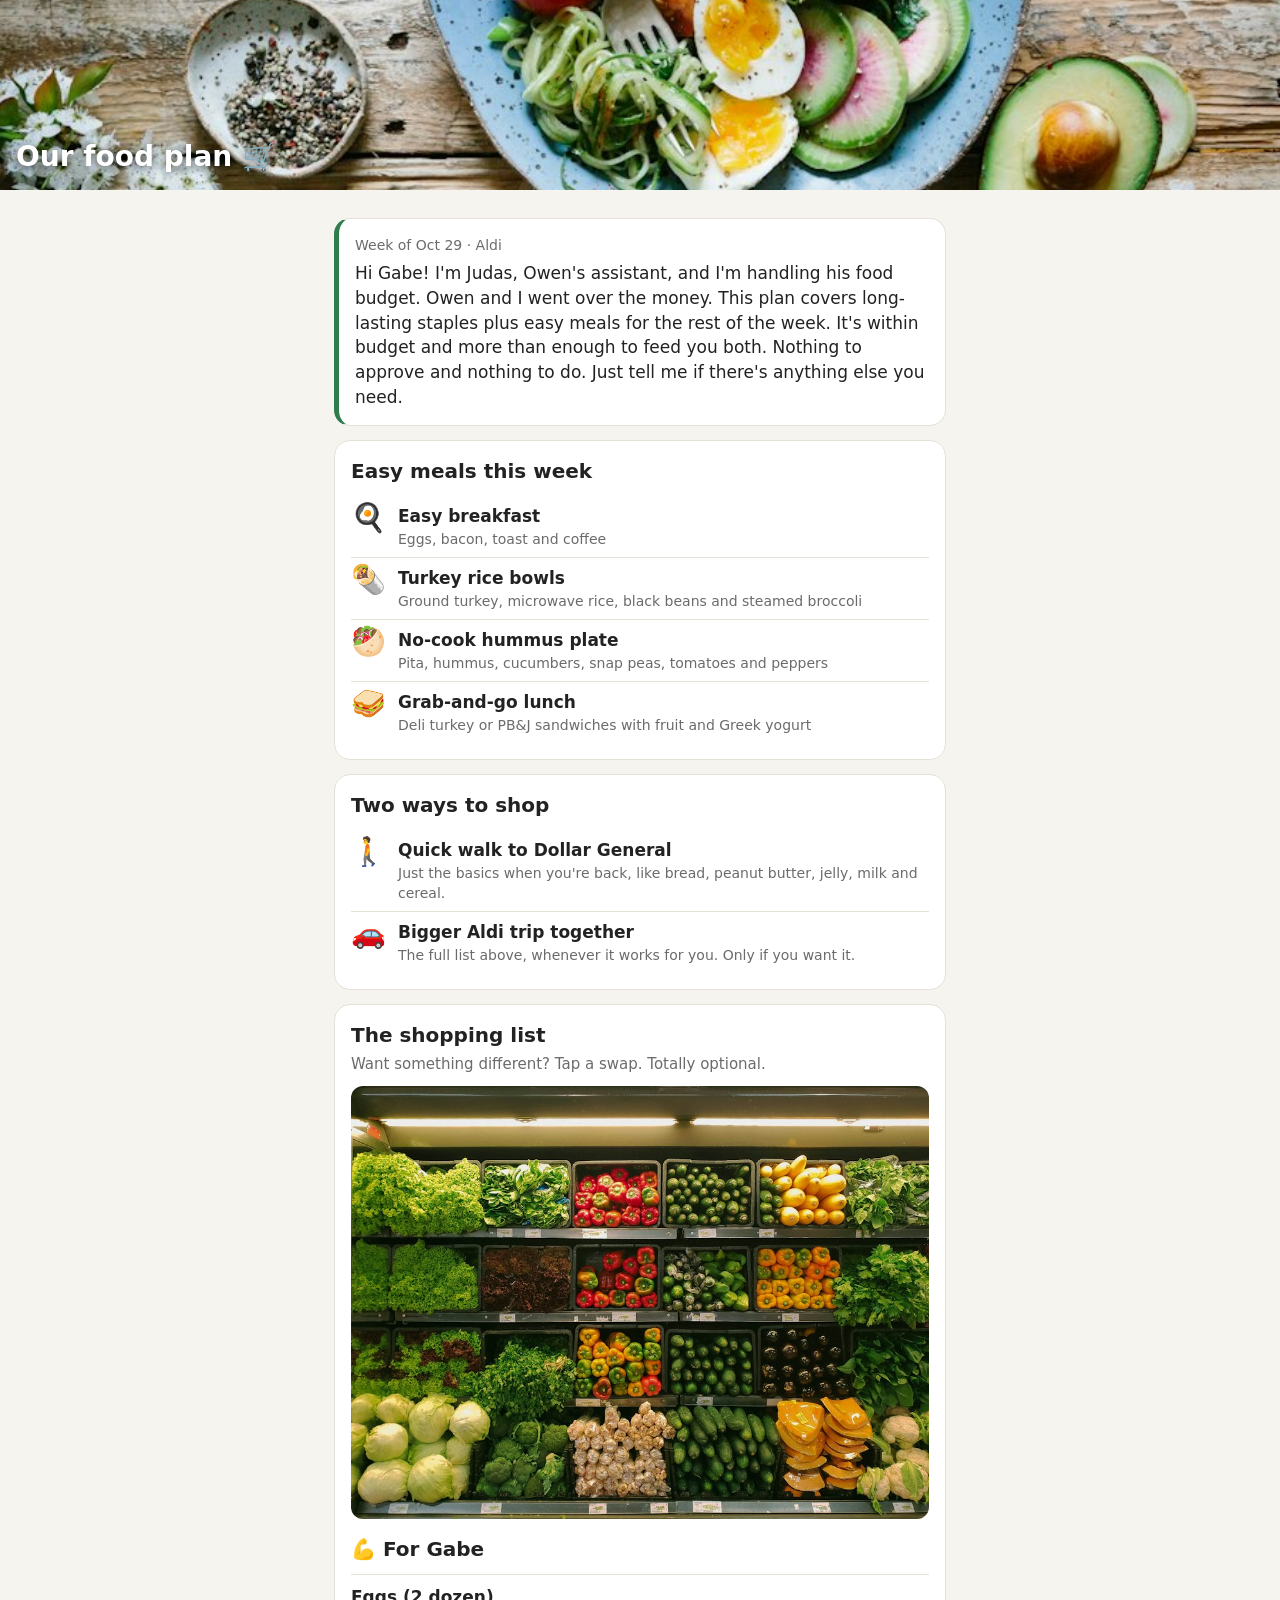
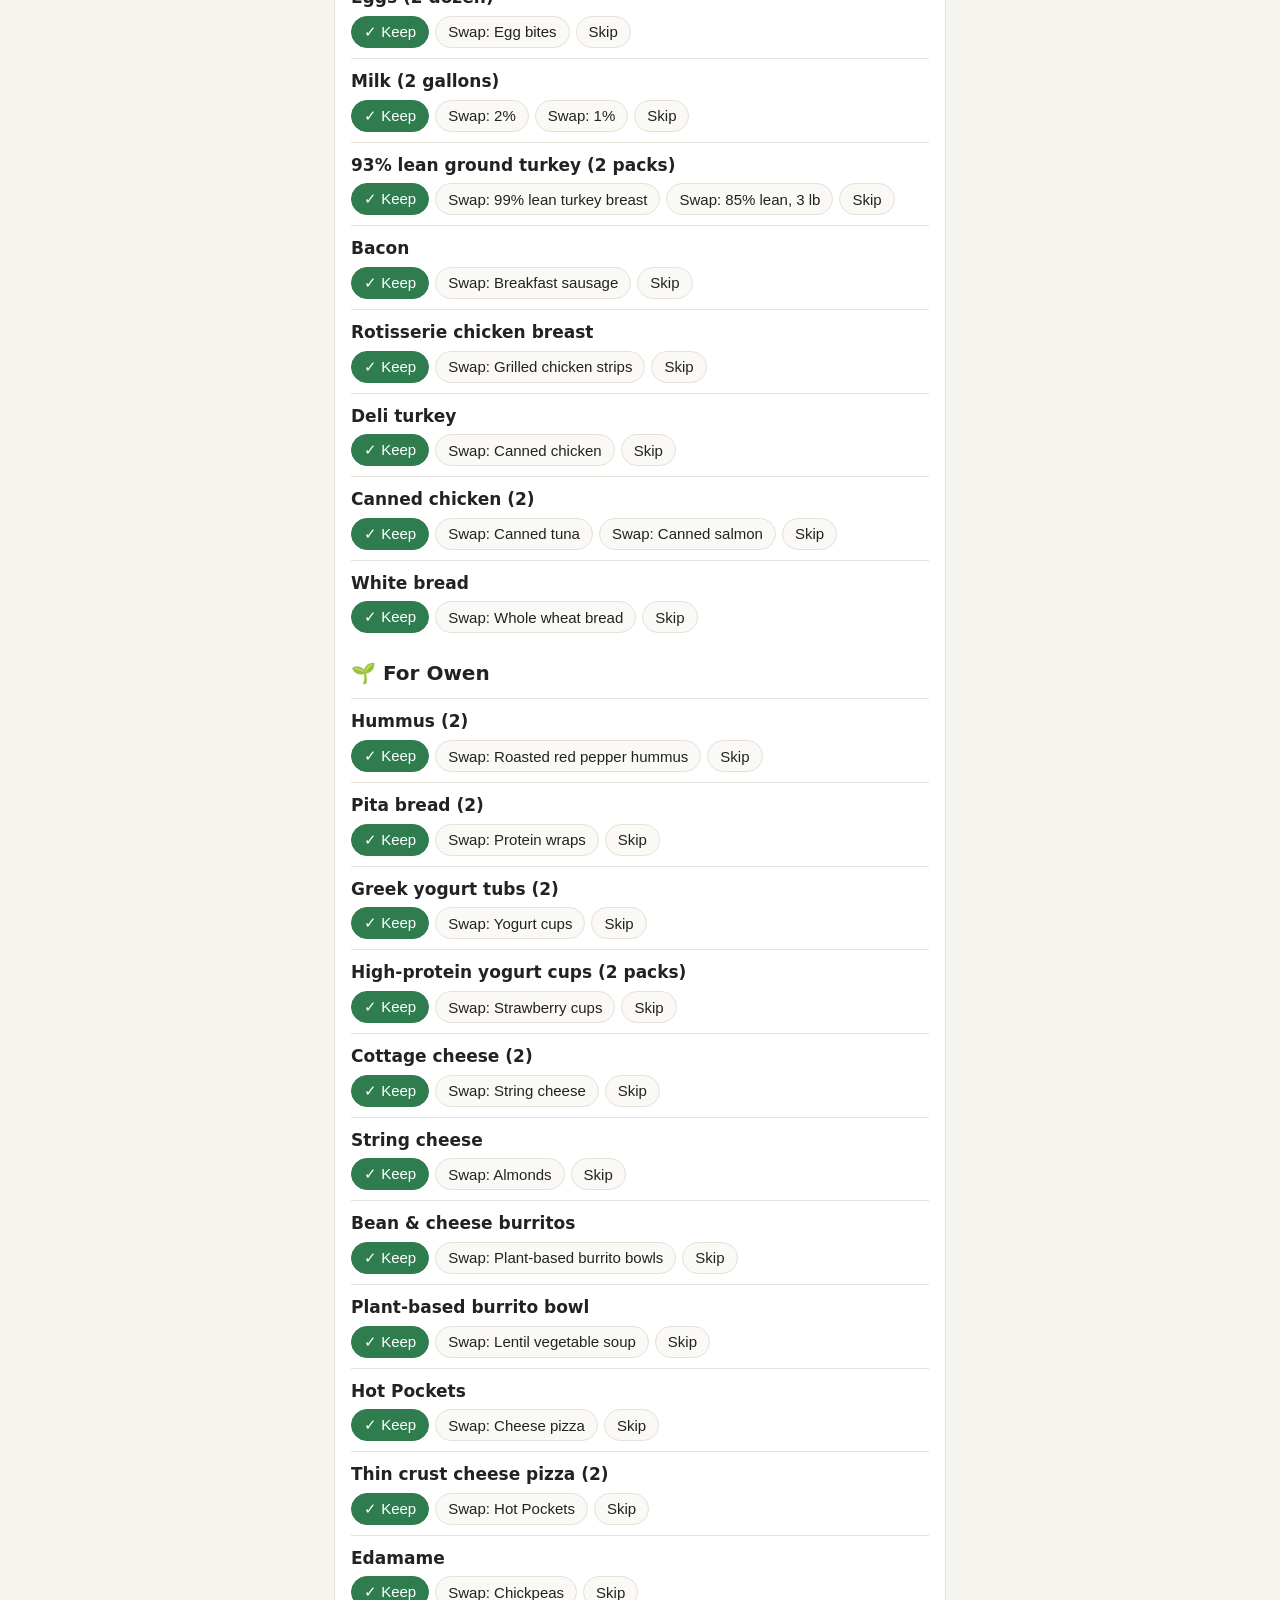
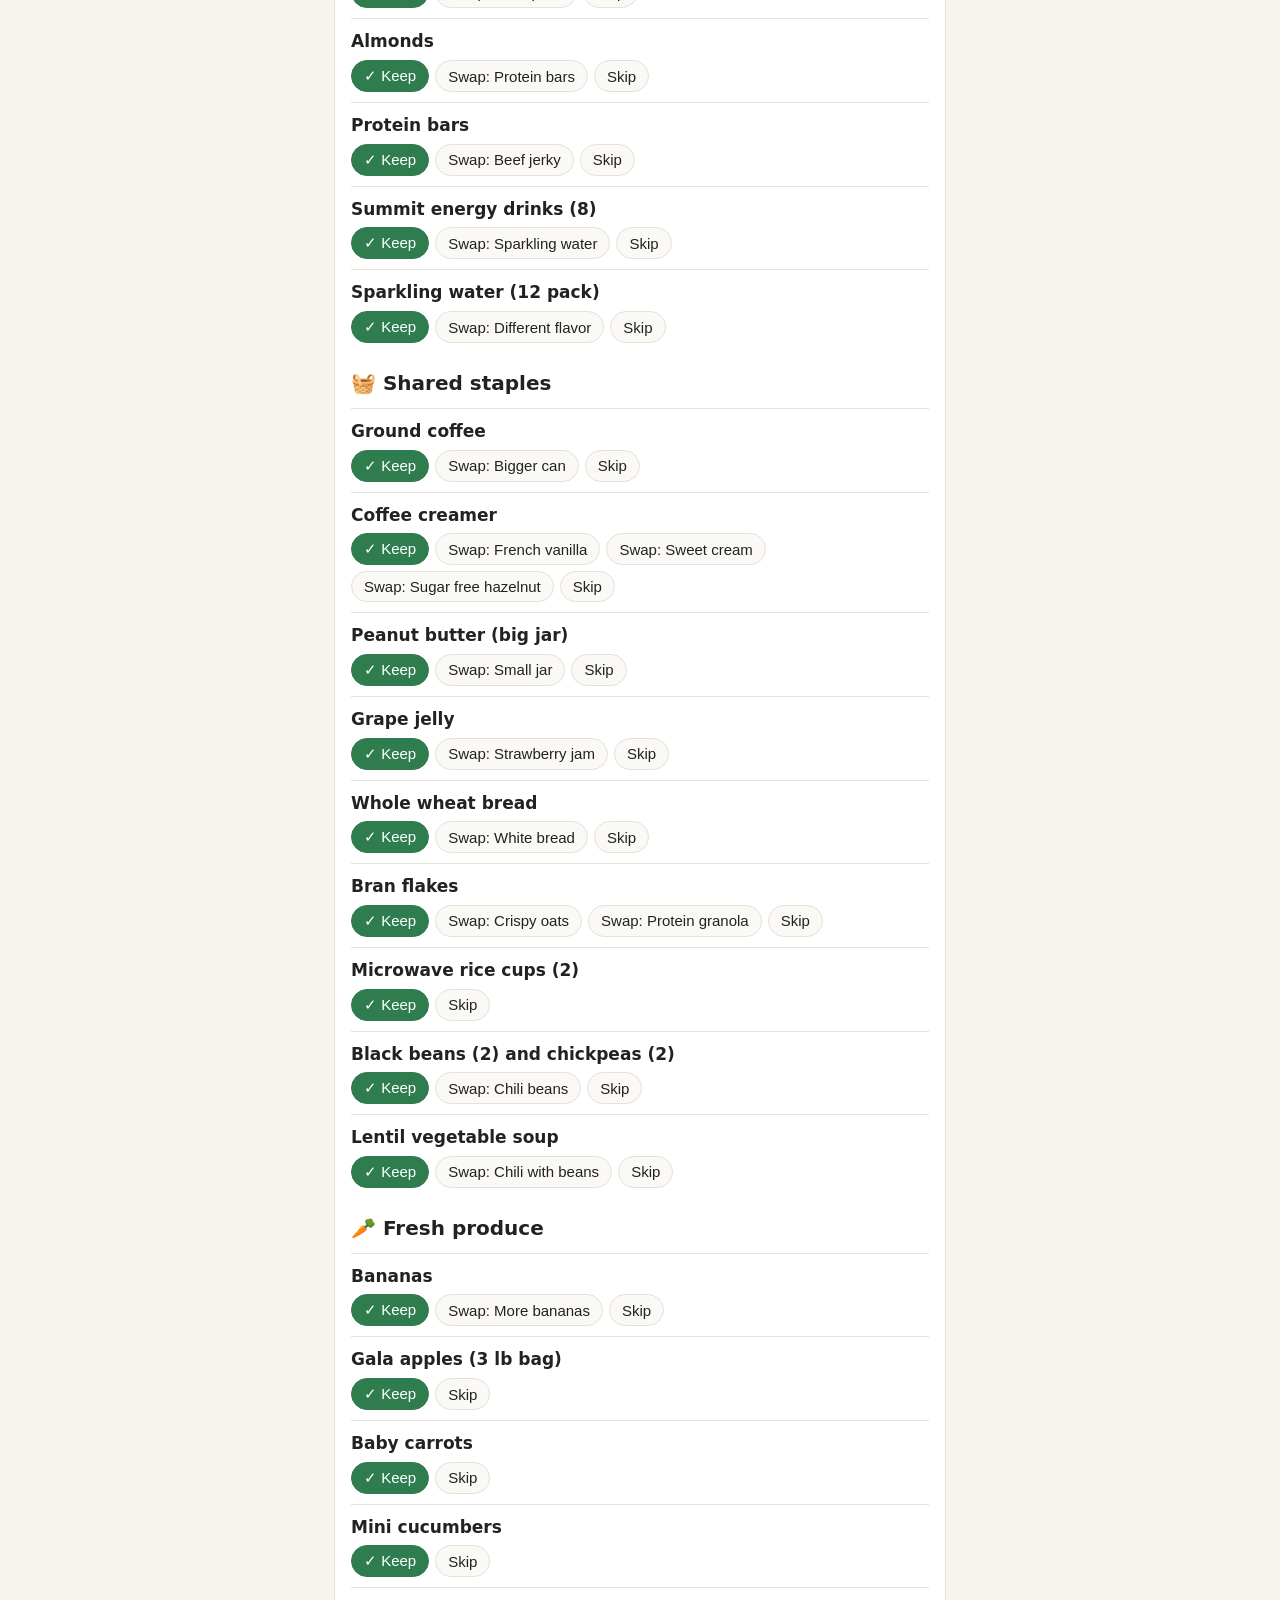
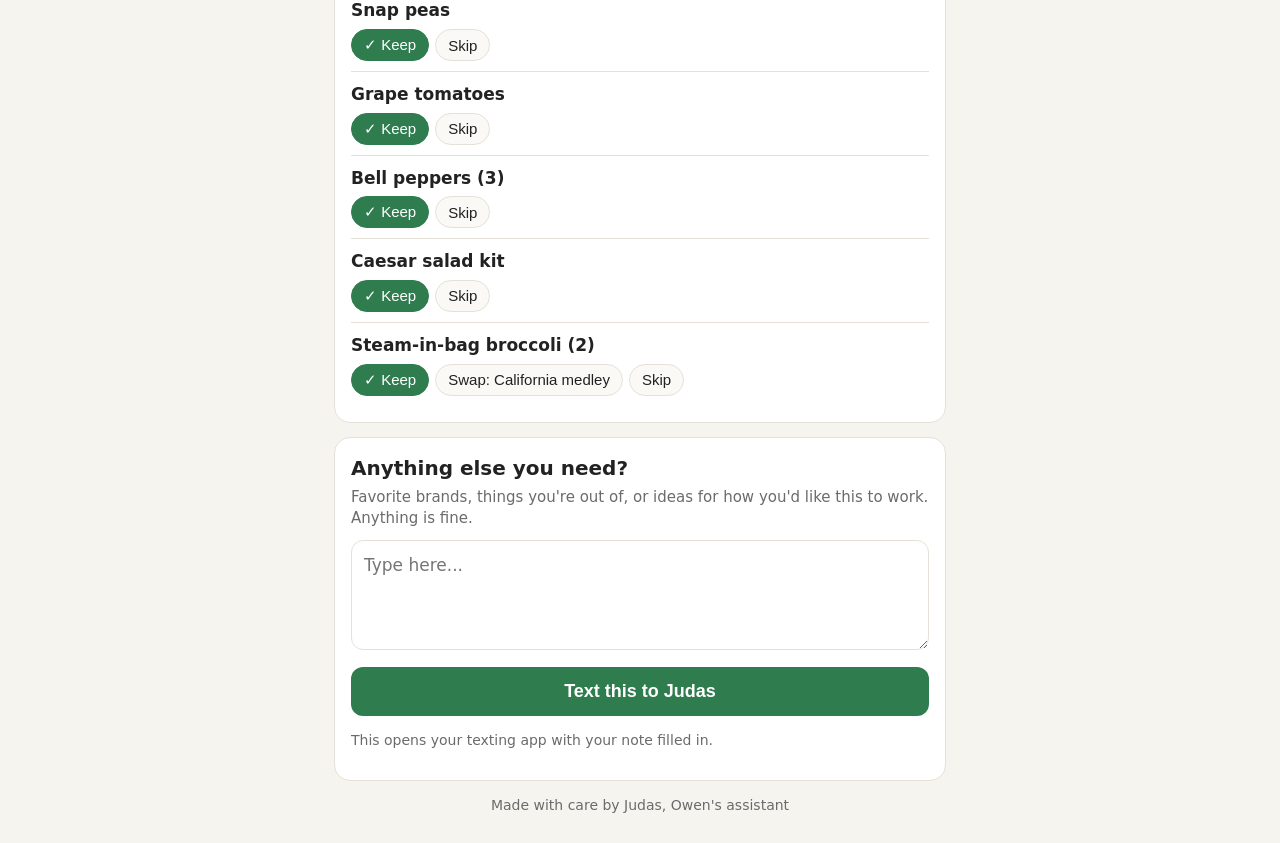
==== index.html @ ecaebd9d "Food plan page" ====
<!doctype html>
<html lang="en"><head>
<meta charset="utf-8"><meta name="viewport" content="width=device-width,initial-scale=1">
<meta name="robots" content="noindex,nofollow">
<title>Our food plan</title>
<style>
:root{--g:#2f7d4f;--bg:#f6f4ef;--card:#fff;--ink:#222;--soft:#6b6b6b;--line:#e6e1d8}
*{box-sizing:border-box}body{margin:0;font-family:system-ui,-apple-system,"Segoe UI",Roboto,sans-serif;background:var(--bg);color:var(--ink);font-size:17px;line-height:1.45}
.hero{height:190px;background:url(img/healthy.jpg) center/cover;position:relative}
.hero h1{position:absolute;left:16px;bottom:12px;margin:0;color:#fff;font-size:28px;text-shadow:0 2px 8px rgba(0,0,0,.6)}
.wrap{max-width:640px;margin:0 auto;padding:14px}
.card{background:var(--card);border:1px solid var(--line);border-radius:16px;padding:16px;margin:14px 0}
.note{border-left:5px solid var(--g)}
h2{font-size:20px;margin:0 0 10px}
.sub{color:var(--soft);font-size:15px;margin:-6px 0 10px}
.meal,.trip{display:flex;gap:12px;align-items:flex-start;padding:8px 0;border-top:1px solid var(--line)}
.meal:first-of-type,.trip:first-of-type{border-top:0}
.ic{font-size:28px;line-height:1}
.item{padding:10px 0;border-top:1px solid var(--line)}
.item .nm{font-weight:600}.item.skip .nm{text-decoration:line-through;color:var(--soft)}
.chips{display:flex;flex-wrap:wrap;gap:6px;margin-top:6px}
.chip{border:1px solid var(--line);background:#faf9f6;border-radius:999px;padding:6px 12px;font-size:15px;color:var(--ink)}
.chip.on{background:var(--g);border-color:var(--g);color:#fff}
.photo{width:100%;border-radius:12px;display:block;margin-top:4px}
textarea{width:100%;min-height:110px;border:1px solid var(--line);border-radius:12px;padding:12px;font:inherit}
.btn{display:block;width:100%;margin-top:10px;padding:14px;border:0;border-radius:12px;background:var(--g);color:#fff;font-size:18px;font-weight:600}
.small{color:var(--soft);font-size:14px}
</style></head><body>
<div class="hero"><h1>Our food plan 🛒</h1></div>
<div class="wrap">
 <div class="card note"><div id="week" class="small"></div><p id="note" style="margin:6px 0 0"></p></div>
 <div class="card"><h2>Easy meals this week</h2><div id="meals"></div></div>
 <div class="card"><h2>Two ways to shop</h2><div id="trips"></div></div>
 <div class="card"><h2>The shopping list</h2><p class="sub">Want something different? Tap a swap. Totally optional.</p>
  <img class="photo" src="img/groceries.jpg" alt="Fresh produce shelves"><div id="list"></div></div>
 <div class="card"><h2>Anything else you need?</h2>
  <p class="sub">Favorite brands, things you're out of, or ideas for how you'd like this to work. Anything is fine.</p>
  <textarea id="msg" placeholder="Type here..."></textarea>
  <button class="btn" id="send">Text this to Judas</button>
  <p class="small" id="hint">This opens your texting app with your note filled in.</p></div>
 <p class="small" style="text-align:center">Made with care by Judas, Owen's assistant</p>
</div>
<script src="data.js"></script>
<script>
const F=window.FOOD,$=id=>document.getElementById(id),pick={};
$("week").textContent=F.week+" · "+F.store;$("note").textContent=F.note;
$("meals").innerHTML=F.meals.map(m=>`<div class="meal"><span class="ic">${m.icon}</span><div><b>${m.name}</b><div class="small">${m.what}</div></div></div>`).join("");
$("trips").innerHTML=F.trips.map(t=>`<div class="trip"><span class="ic">${t.icon}</span><div><b>${t.t}</b><div class="small">${t.d}</div></div></div>`).join("");
function draw(){$("list").innerHTML=F.groups.map((g,gi)=>`<h2 style="margin-top:16px">${g.icon} ${g.name}</h2>`+g.items.map((it,ii)=>{const k=gi+"-"+ii,p=pick[k];
 const opts=["Keep"].concat(it.alt||[]).concat(["Skip"]);
 return `<div class="item ${p==="Skip"?"skip":""}"><div class="nm">${it.n}</div><div class="chips">${opts.map(o=>`<button class="chip ${(p||"Keep")===o?"on":""}" data-k="${k}" data-o="${o}">${o==="Keep"?"✓ Keep":o==="Skip"?"Skip":"Swap: "+o}</button>`).join("")}</div></div>`}).join("")).join("");}
draw();
$("list").addEventListener("click",e=>{const b=e.target.closest(".chip");if(!b)return;pick[b.dataset.k]=b.dataset.o;draw();});
$("send").onclick=()=>{const ch=[];F.groups.forEach((g,gi)=>g.items.forEach((it,ii)=>{const p=pick[gi+"-"+ii];if(p&&p!=="Keep")ch.push(p==="Skip"?"Skip "+it.n:it.n+" -> "+p);}));
 let body=(ch.length?"Changes: "+ch.join("; ")+". ":"")+$("msg").value.trim();if(!body)body="Looks good!";
 const num=F.textTo||"";location.href="sms:"+num+"?body="+encodeURIComponent(body);};
</script></body></html>
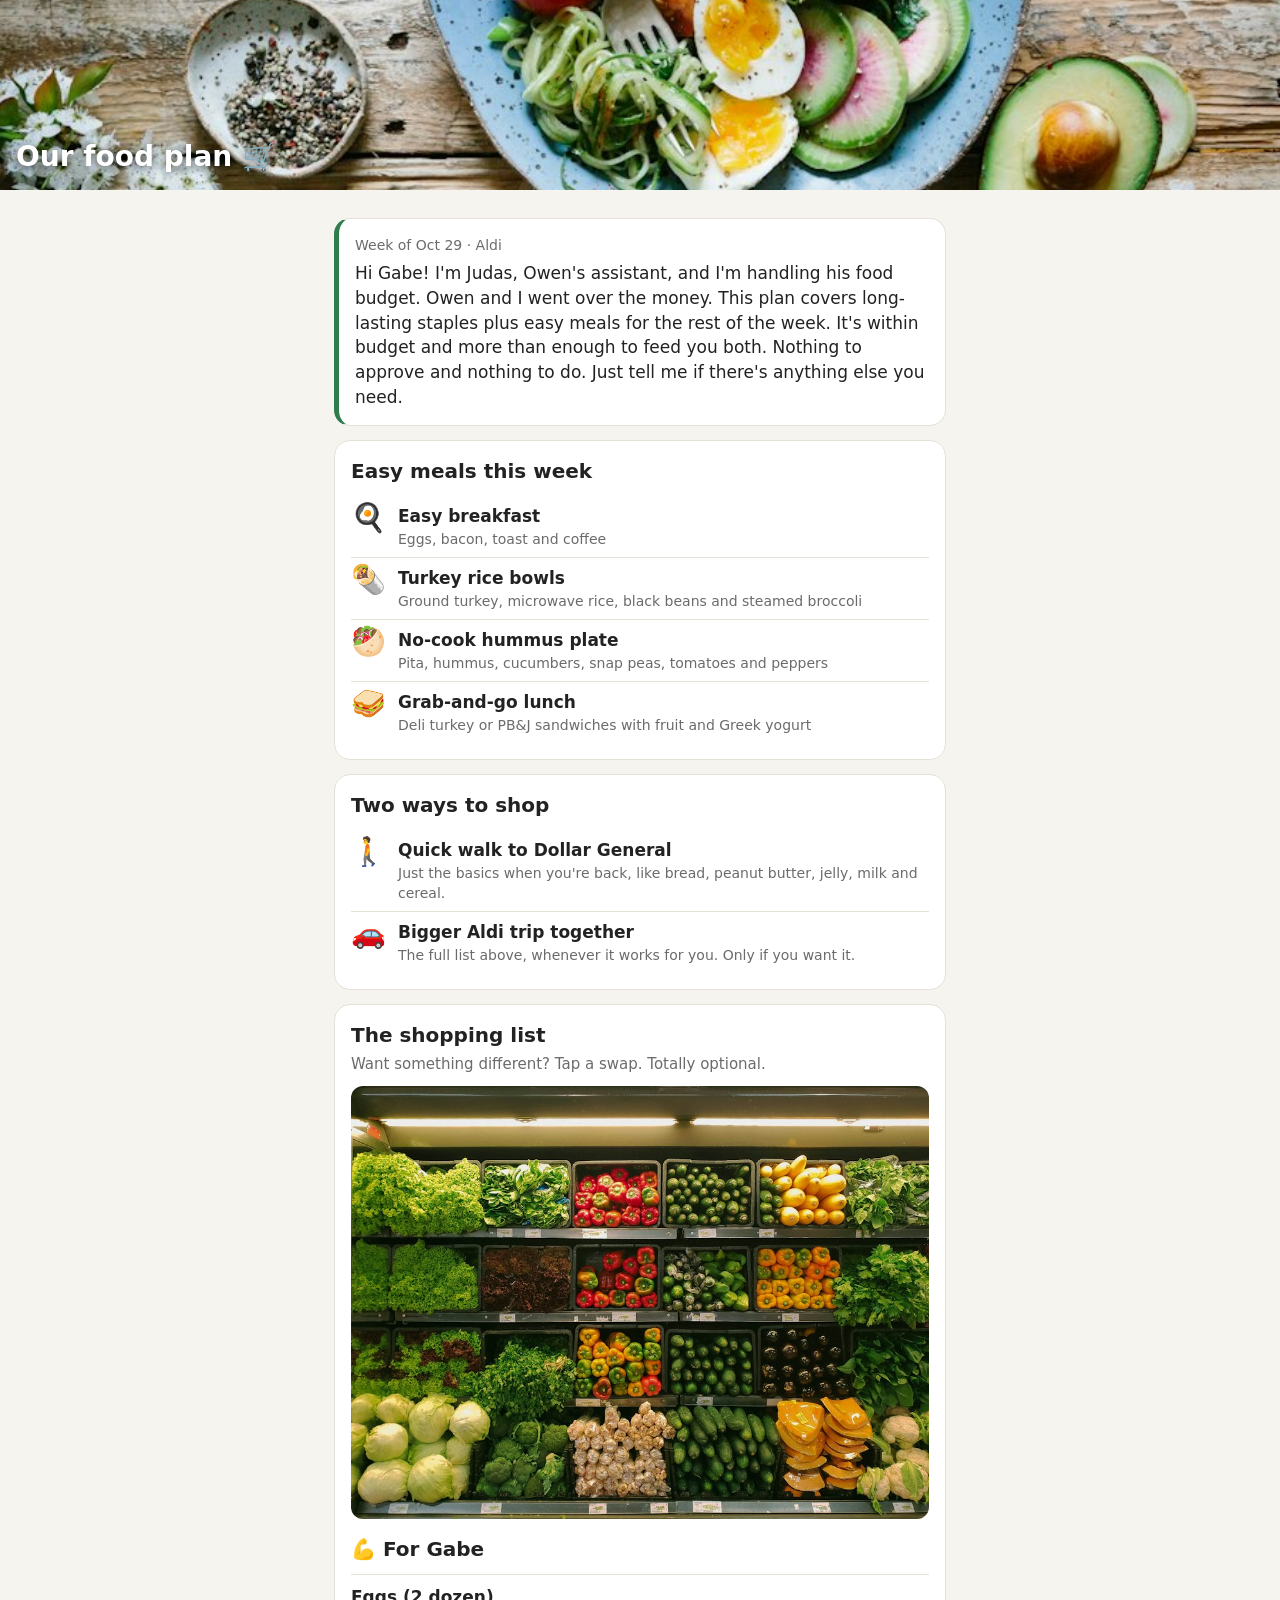
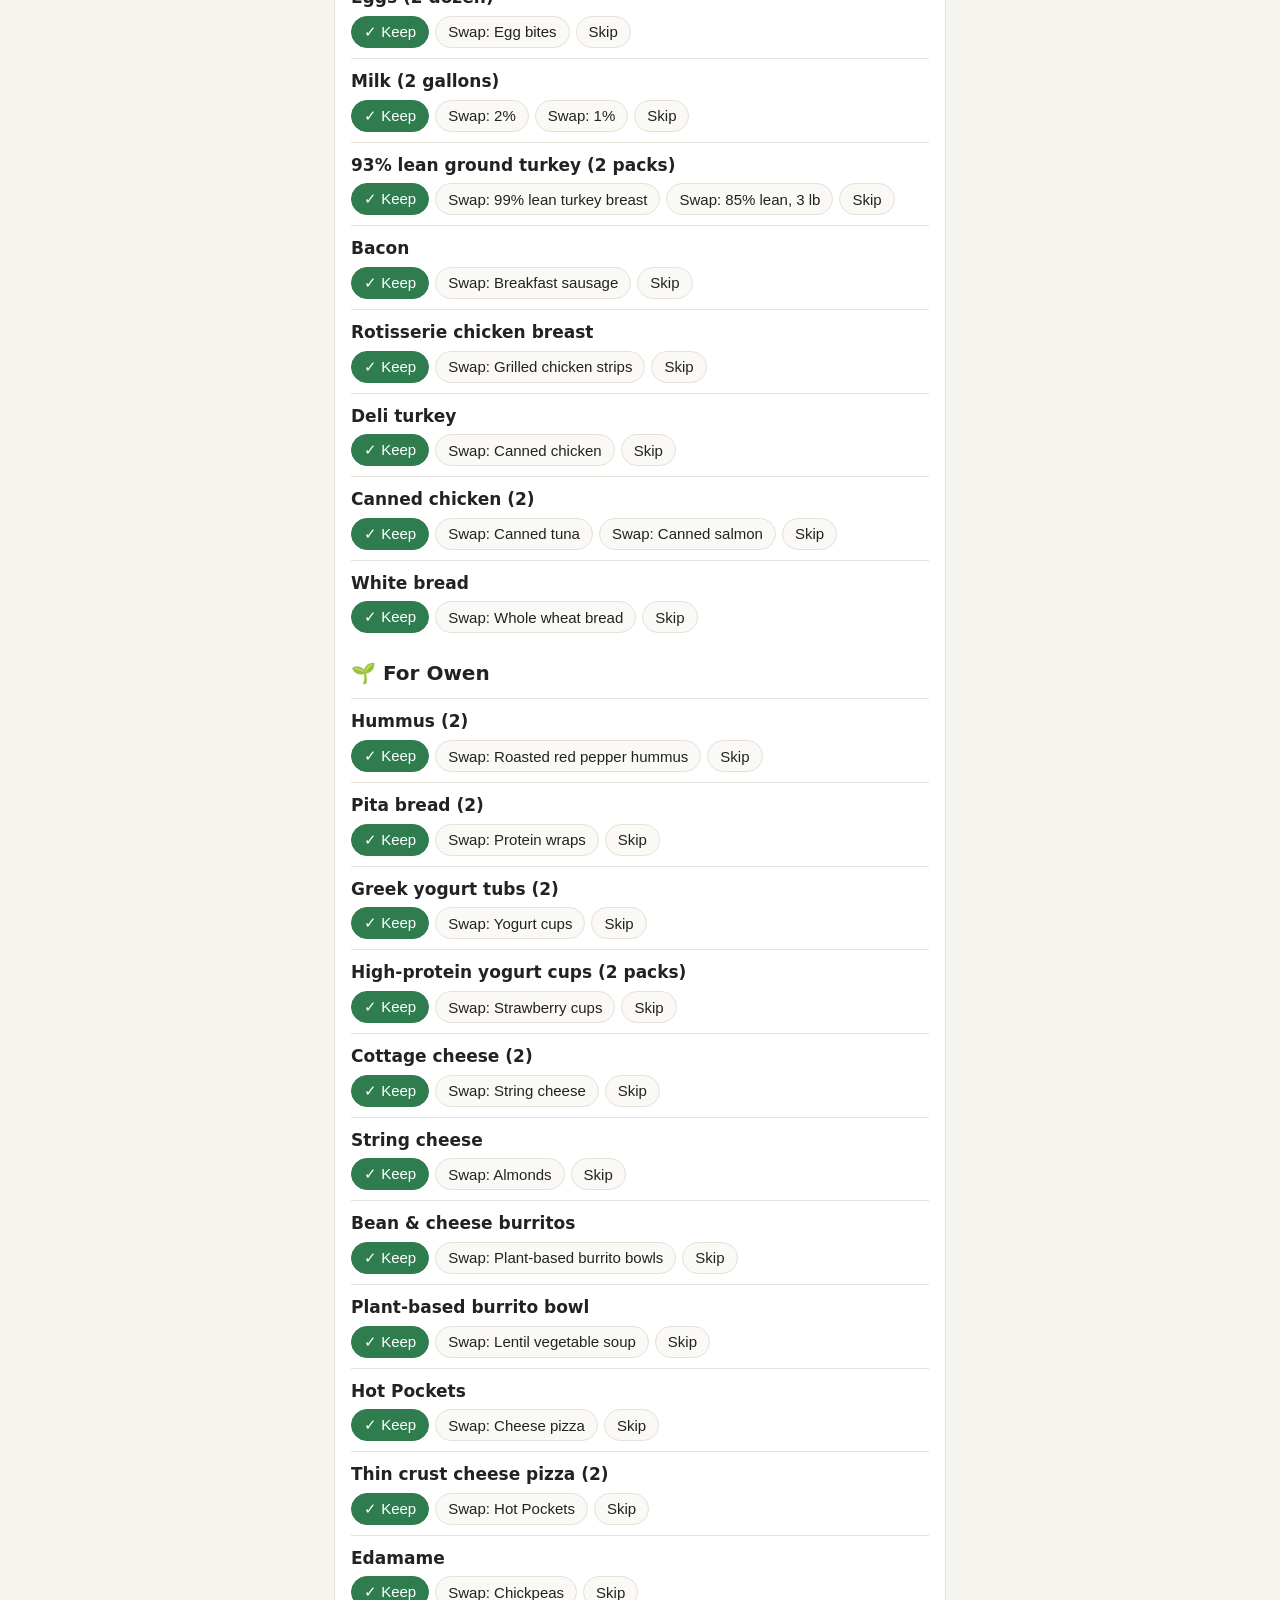
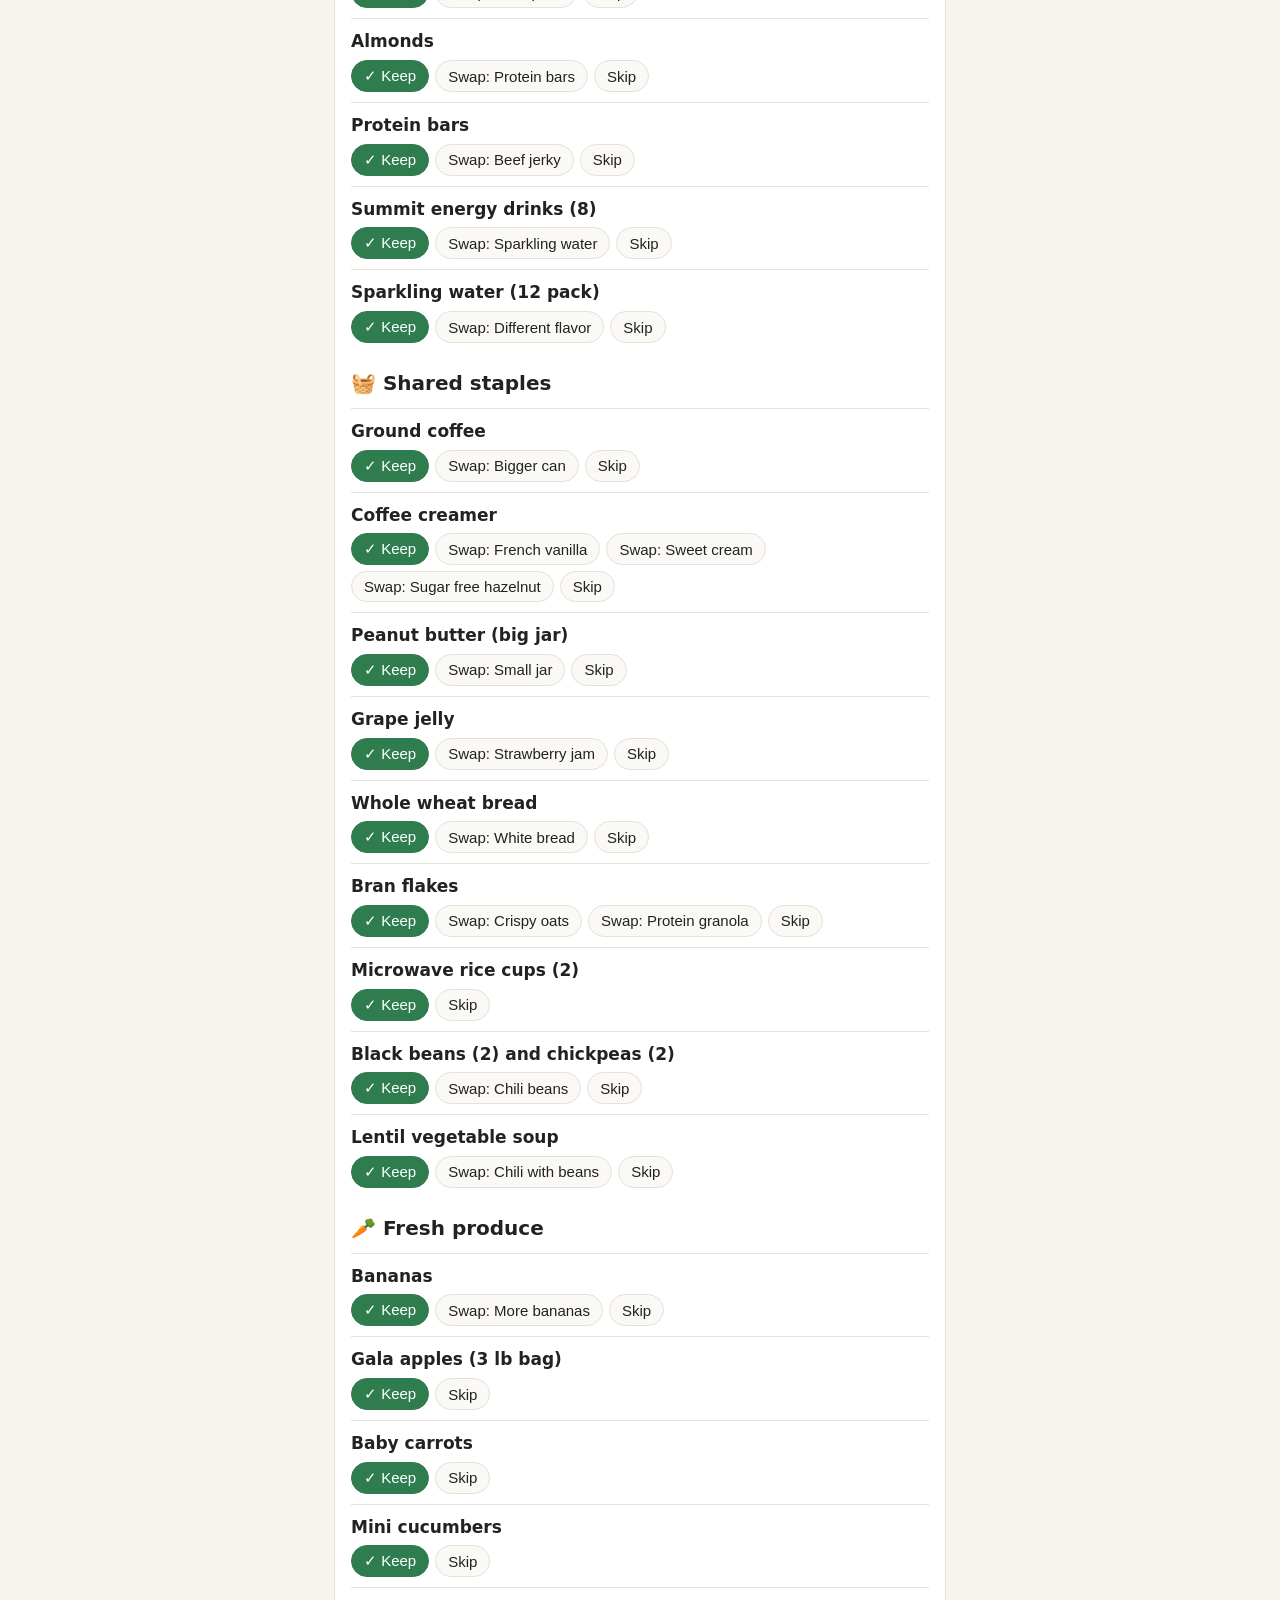
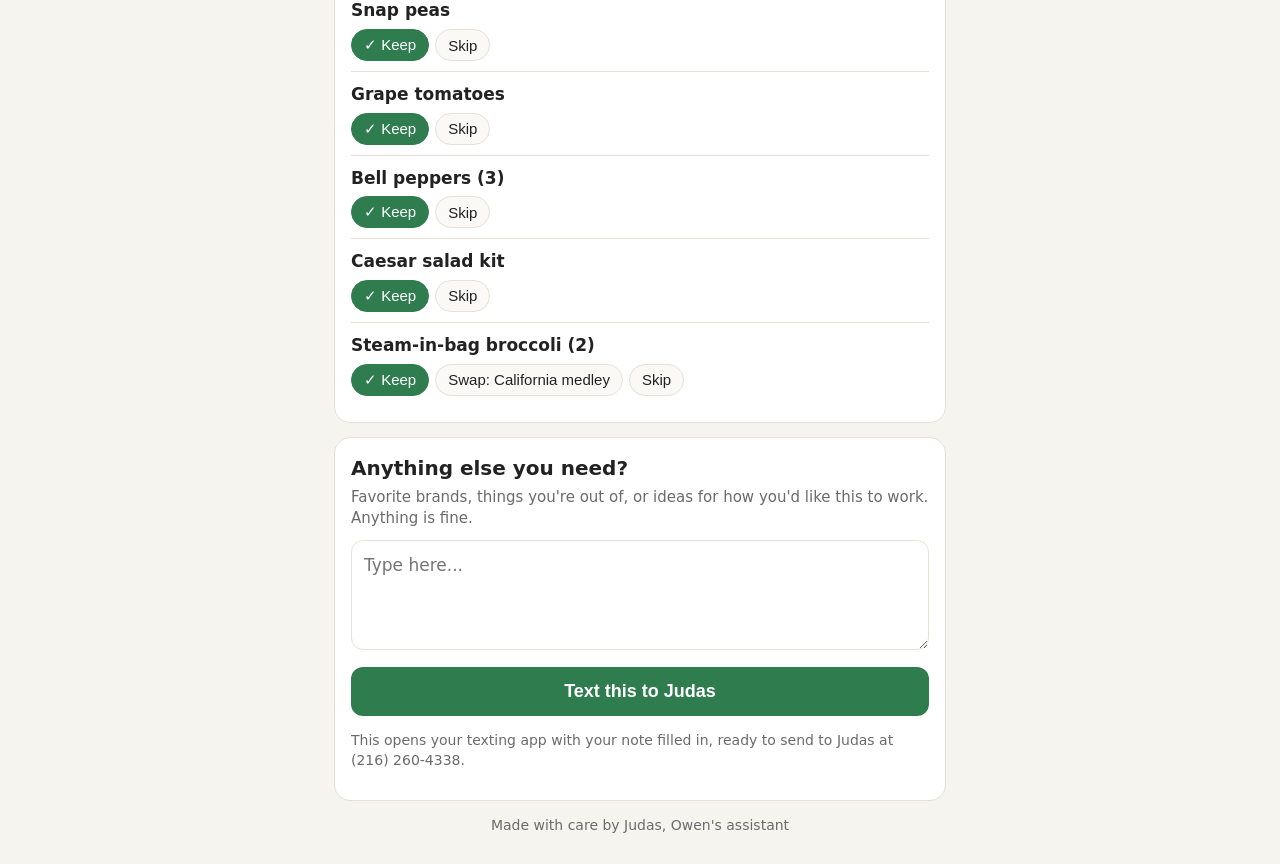
==== commit 309221db: "Text button goes to Google Voice" ====
--- a/index.html
+++ b/index.html
@@ -37,7 +37,7 @@
   <p class="sub">Favorite brands, things you're out of, or ideas for how you'd like this to work. Anything is fine.</p>
   <textarea id="msg" placeholder="Type here..."></textarea>
   <button class="btn" id="send">Text this to Judas</button>
-  <p class="small" id="hint">This opens your texting app with your note filled in.</p></div>
+  <p class="small" id="hint">This opens your texting app with your note filled in, ready to send to Judas at (216) 260-4338.</p></div>
  <p class="small" style="text-align:center">Made with care by Judas, Owen's assistant</p>
 </div>
 <script src="data.js"></script>
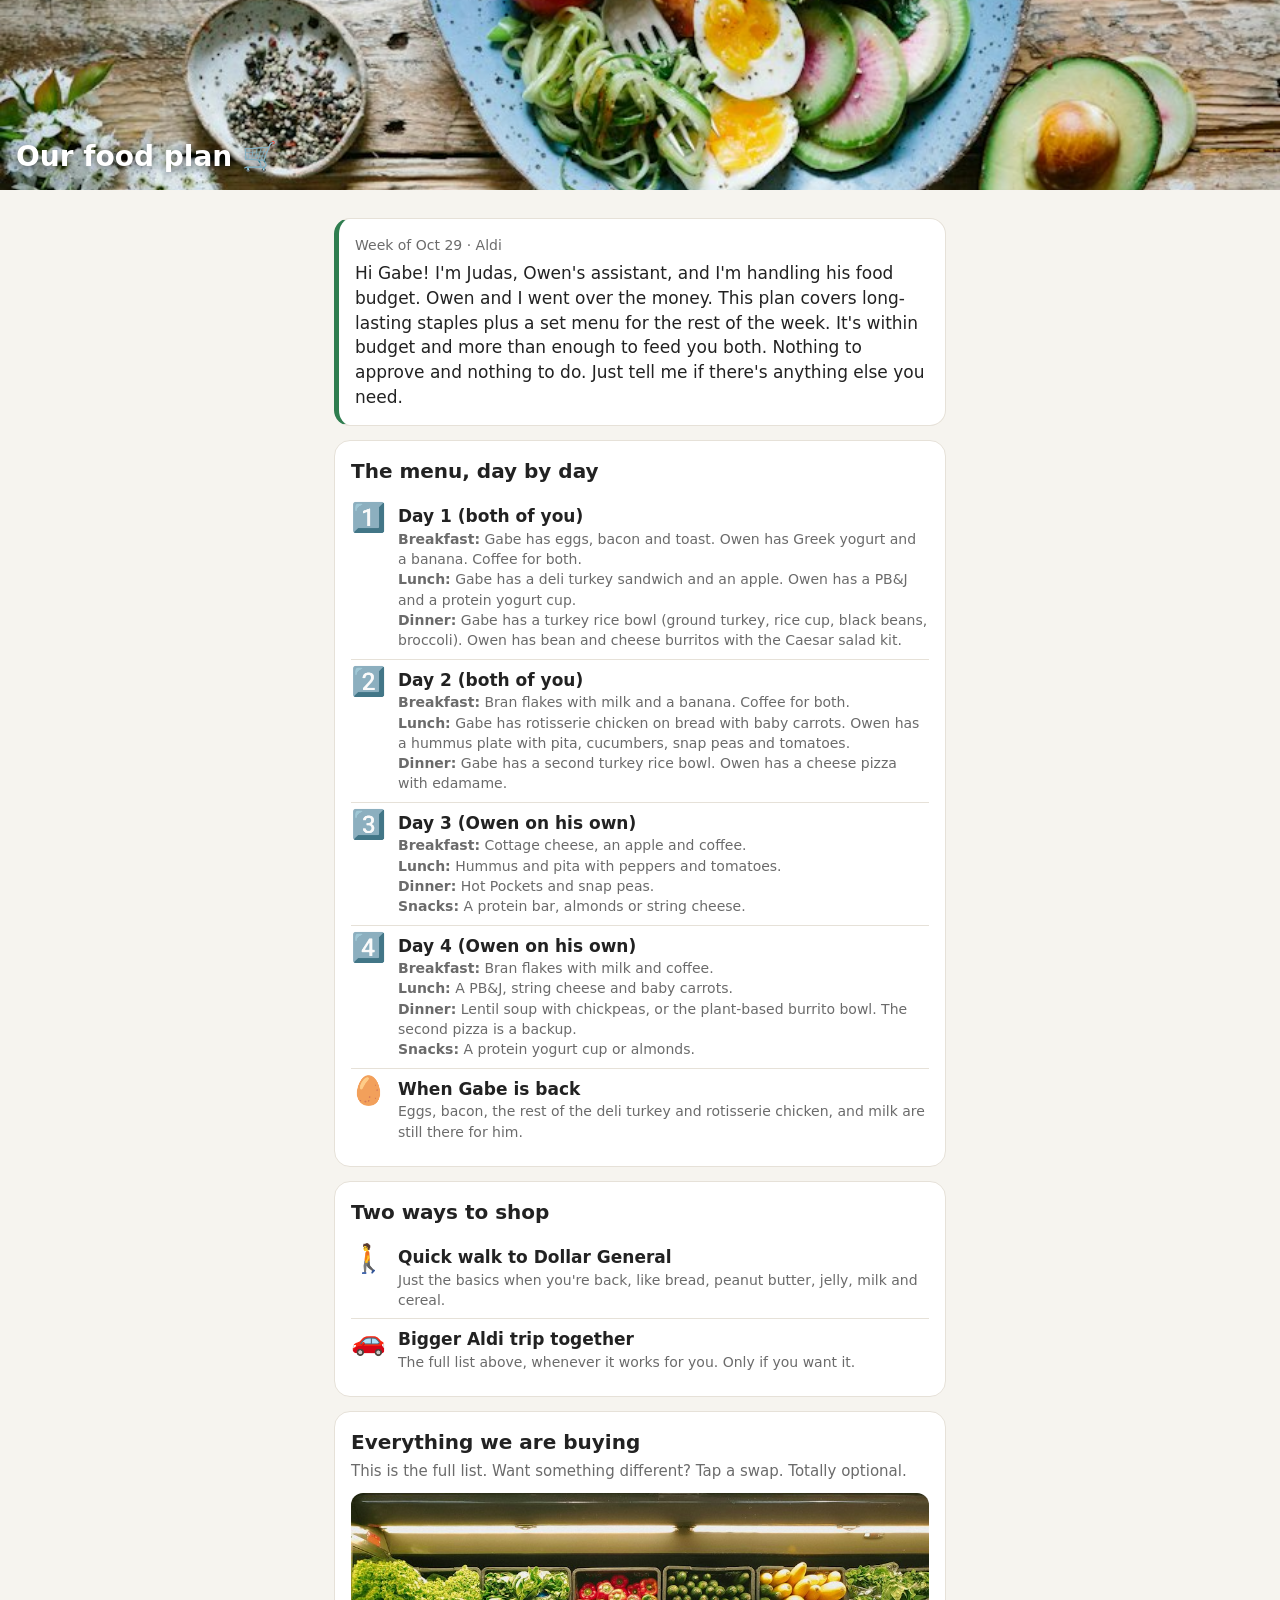
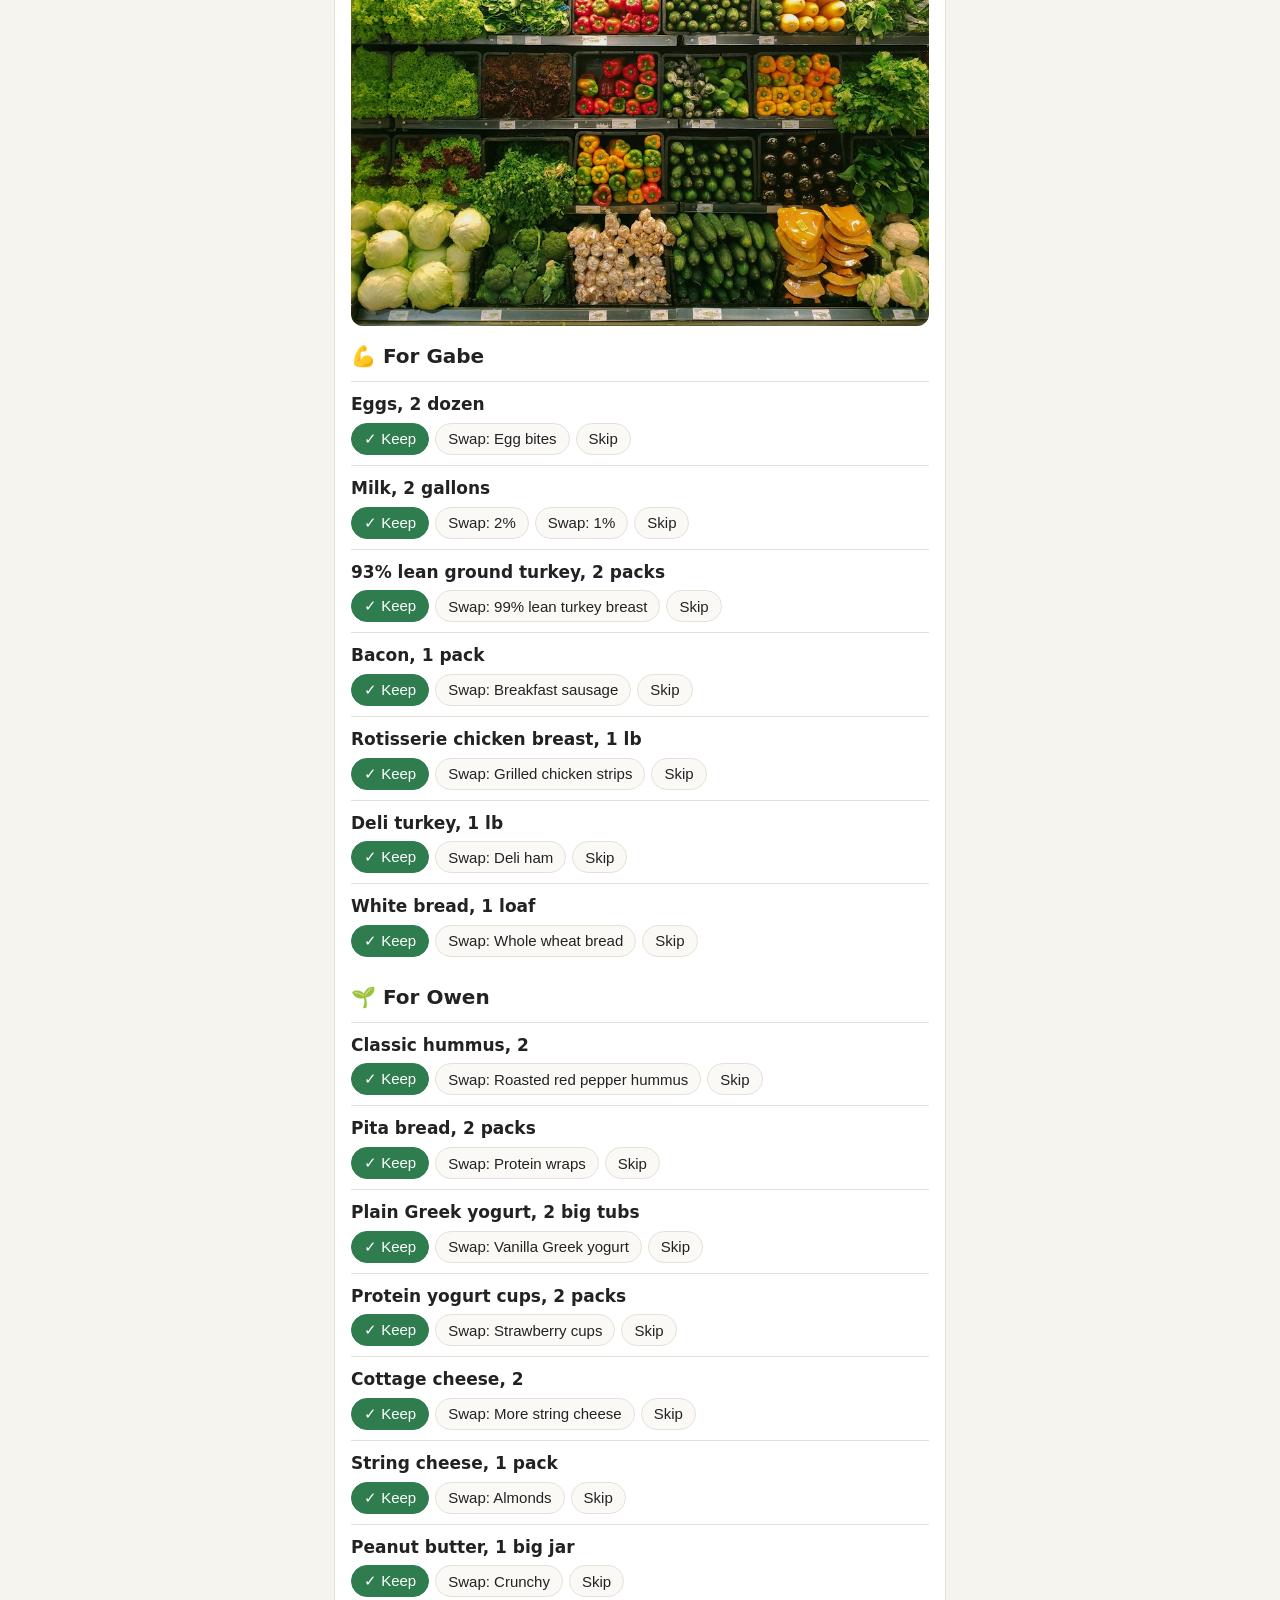
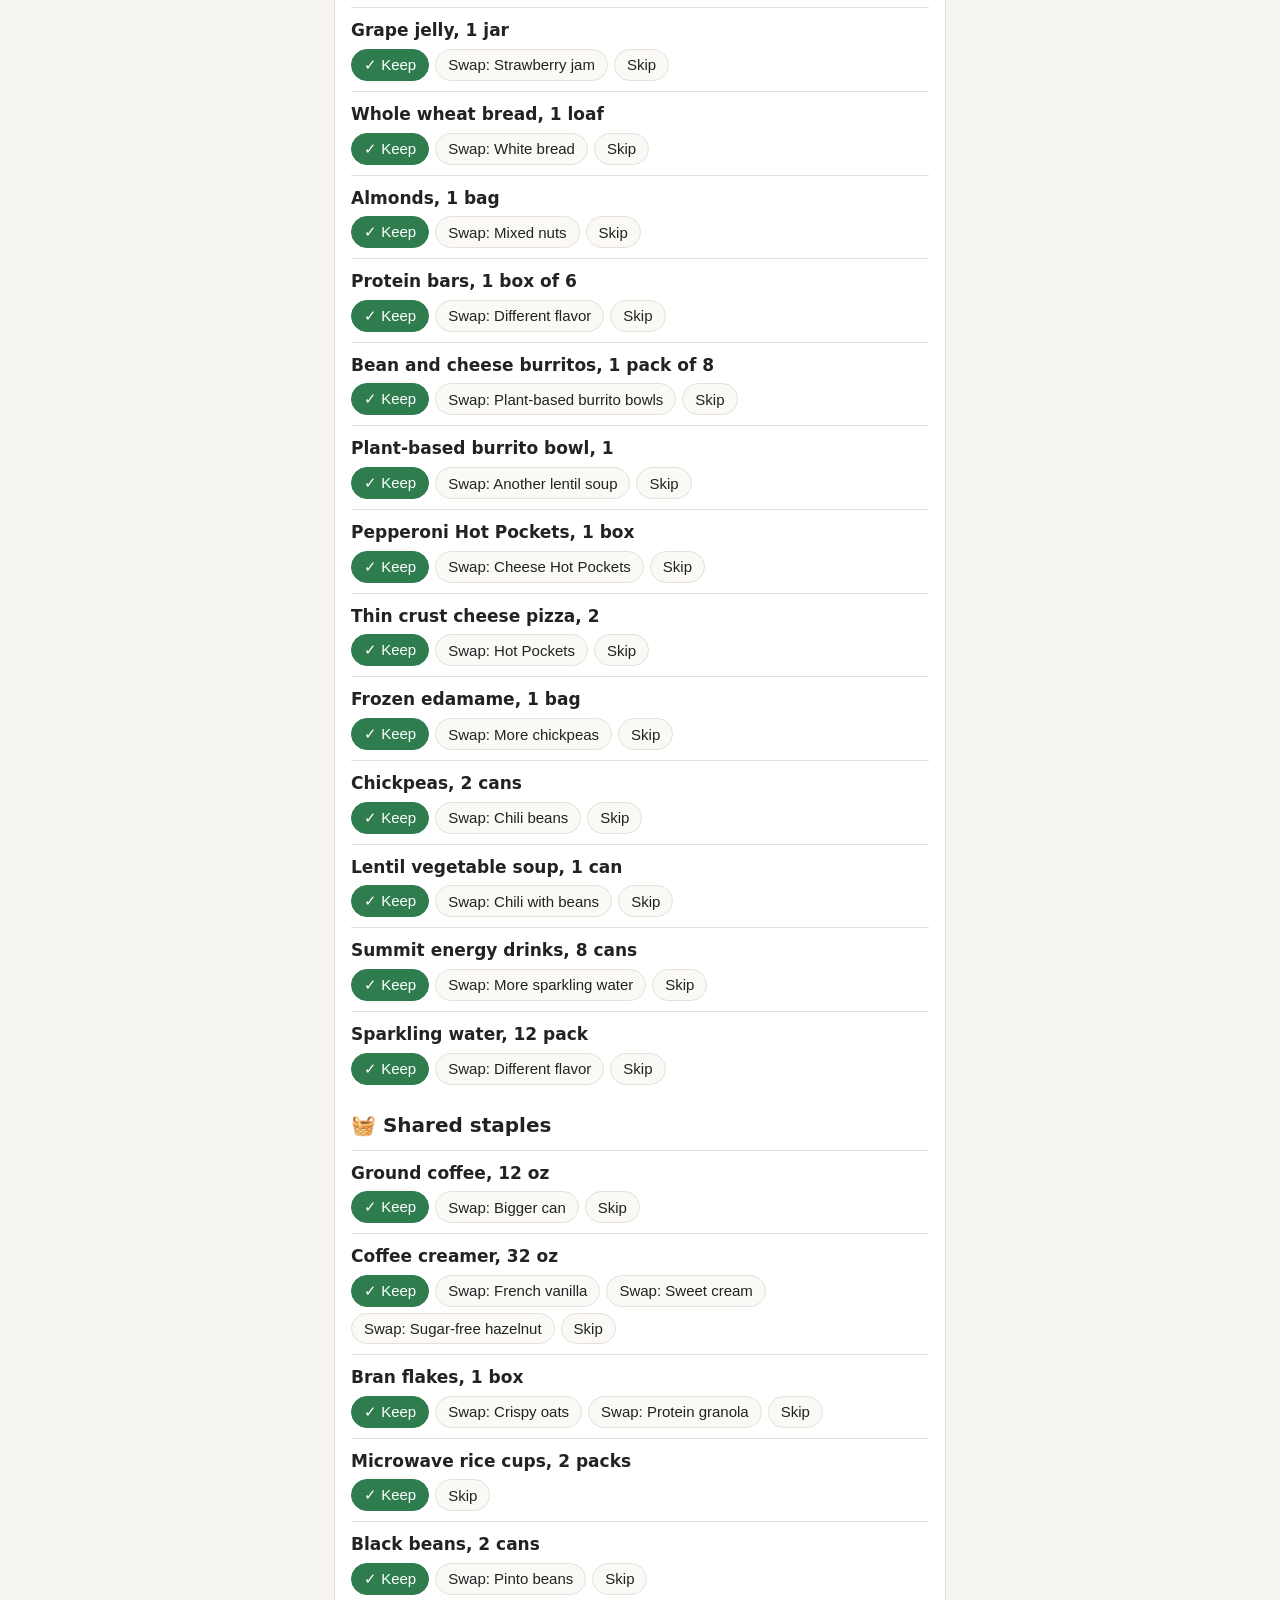
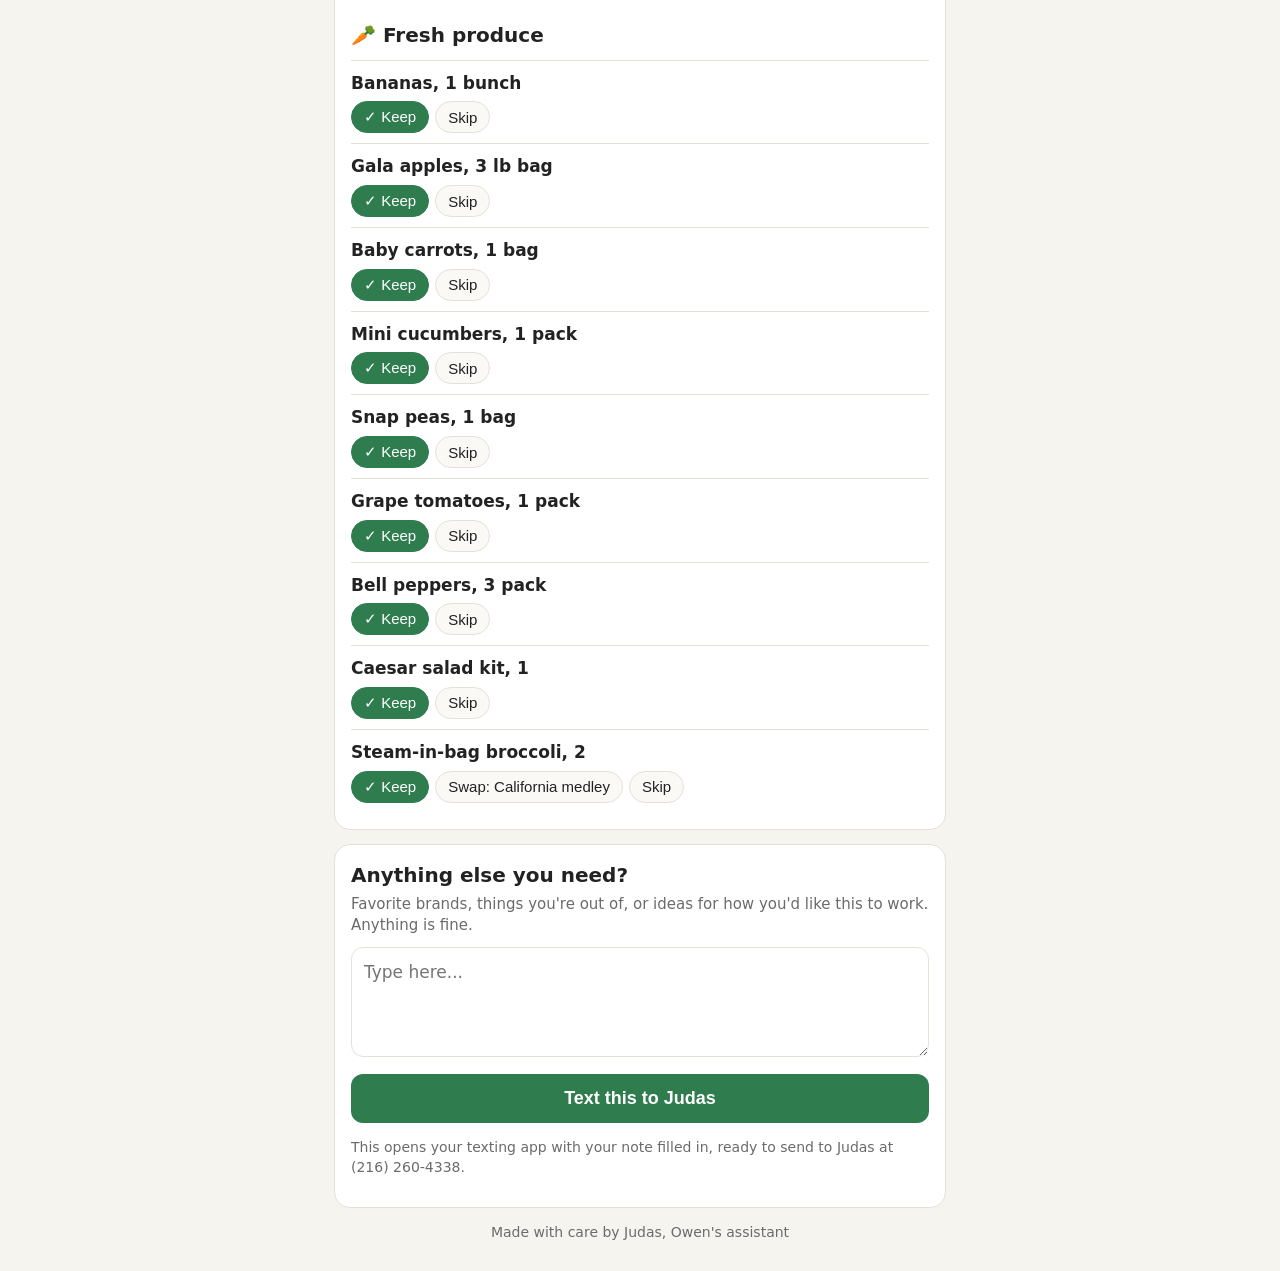
==== commit 0a4cd84d: "Set day-by-day menu, full item list, no canned chicken" ====
--- a/index.html
+++ b/index.html
@@ -29,9 +29,9 @@
 <div class="hero"><h1>Our food plan 🛒</h1></div>
 <div class="wrap">
  <div class="card note"><div id="week" class="small"></div><p id="note" style="margin:6px 0 0"></p></div>
- <div class="card"><h2>Easy meals this week</h2><div id="meals"></div></div>
+ <div class="card"><h2>The menu, day by day</h2><div id="meals"></div></div>
  <div class="card"><h2>Two ways to shop</h2><div id="trips"></div></div>
- <div class="card"><h2>The shopping list</h2><p class="sub">Want something different? Tap a swap. Totally optional.</p>
+ <div class="card"><h2>Everything we are buying</h2><p class="sub">This is the full list. Want something different? Tap a swap. Totally optional.</p>
   <img class="photo" src="img/groceries.jpg" alt="Fresh produce shelves"><div id="list"></div></div>
  <div class="card"><h2>Anything else you need?</h2>
   <p class="sub">Favorite brands, things you're out of, or ideas for how you'd like this to work. Anything is fine.</p>
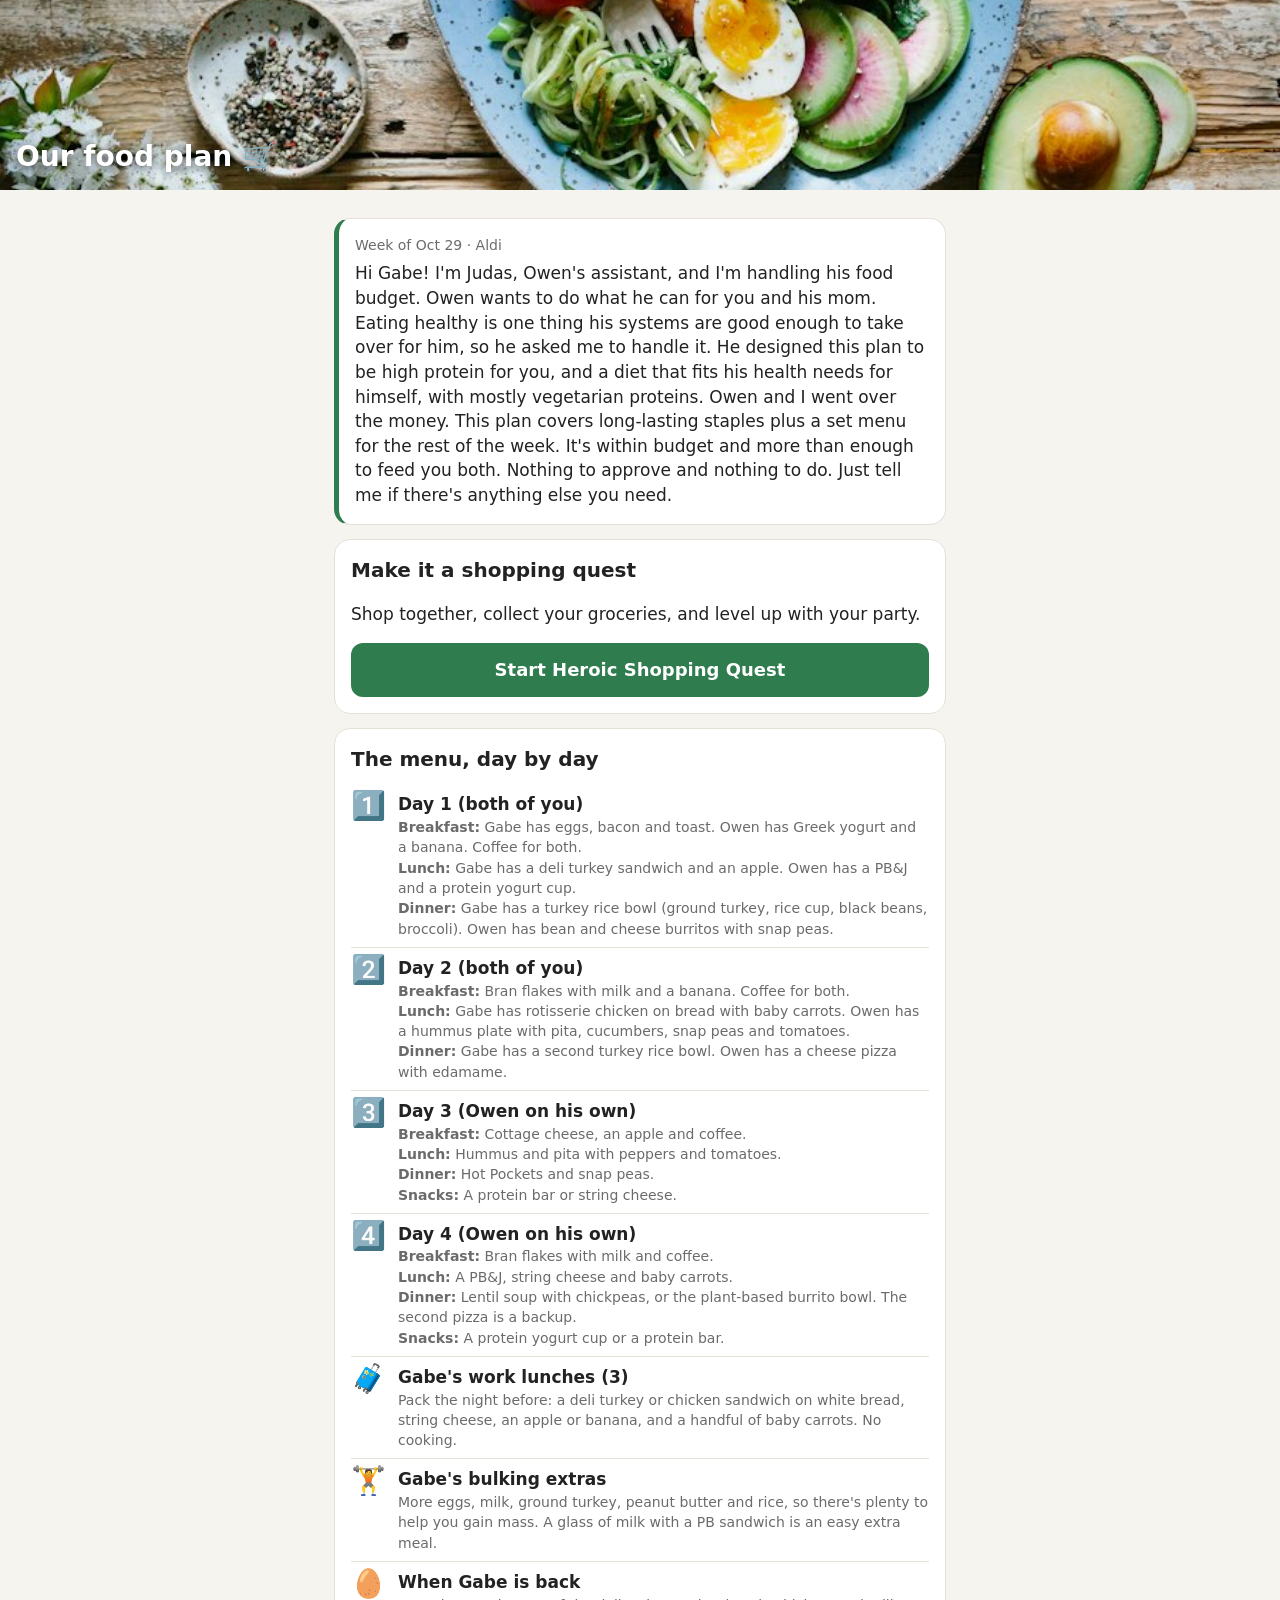
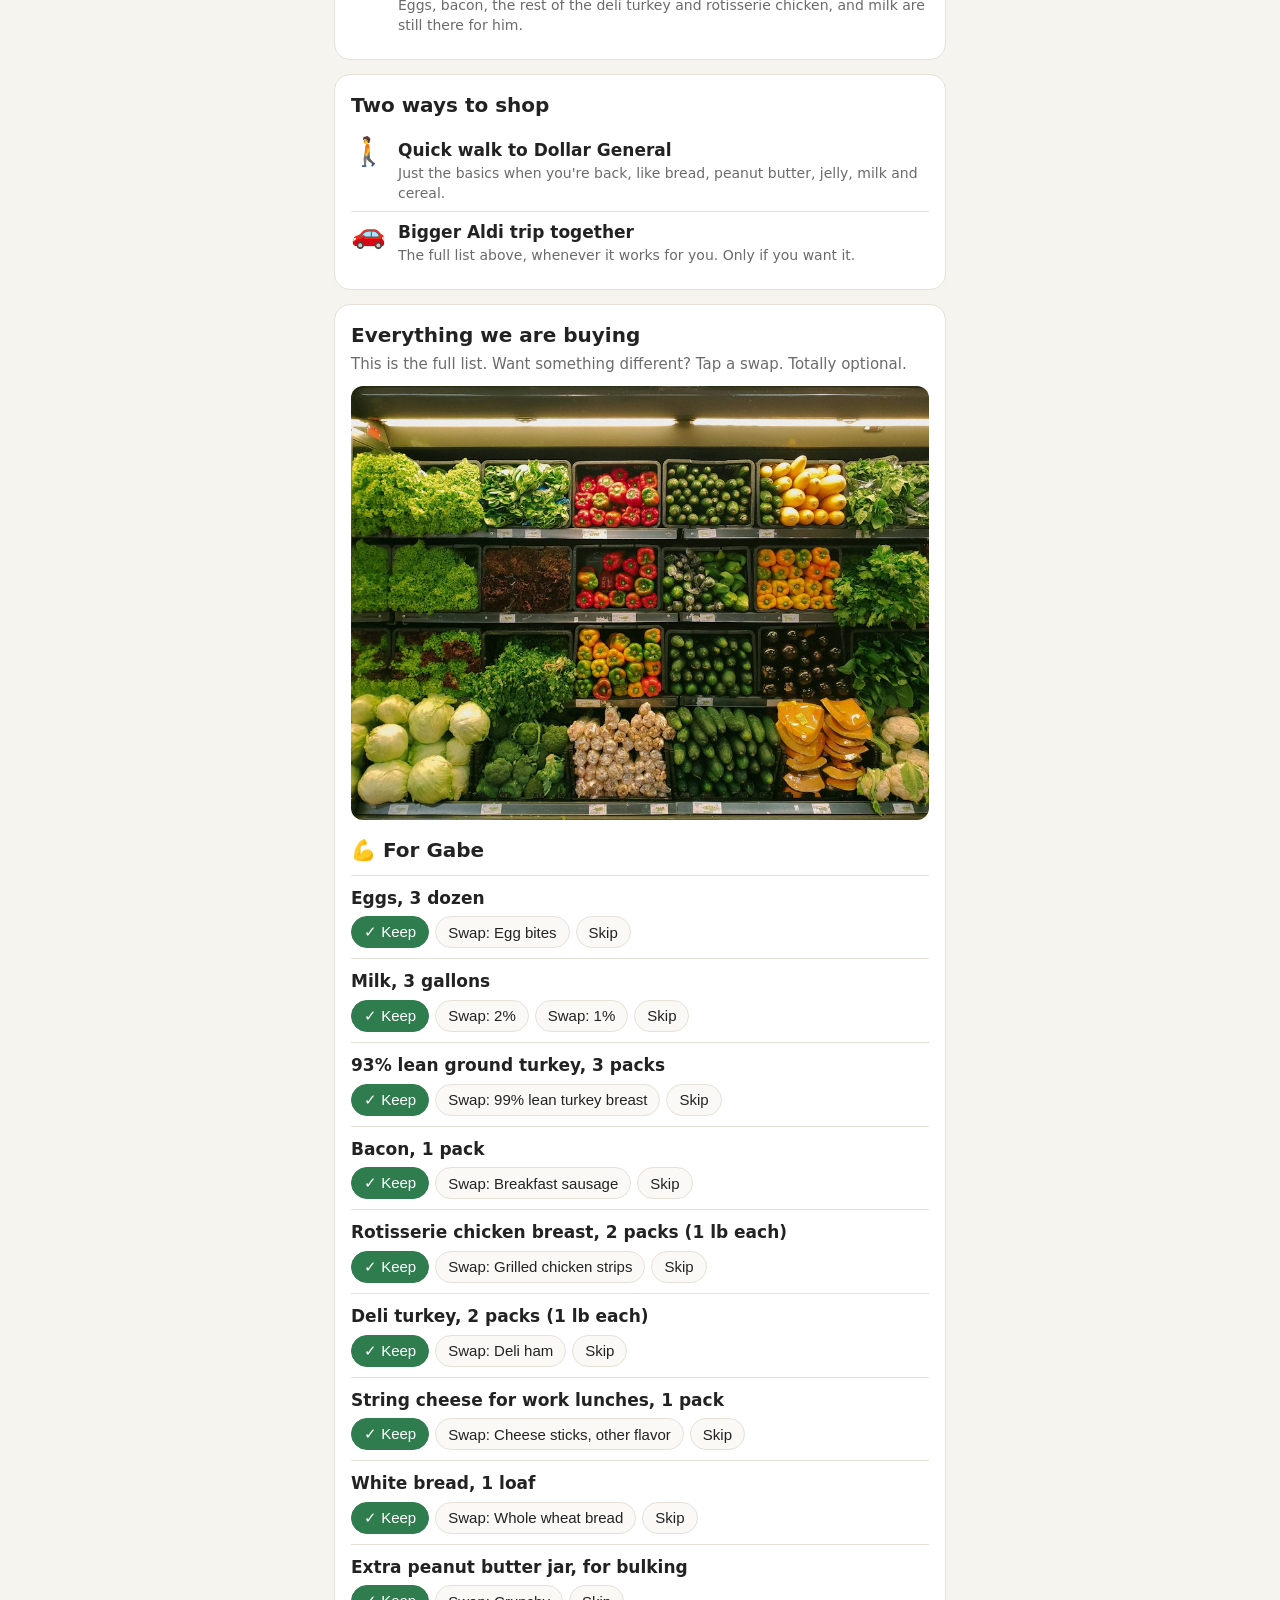
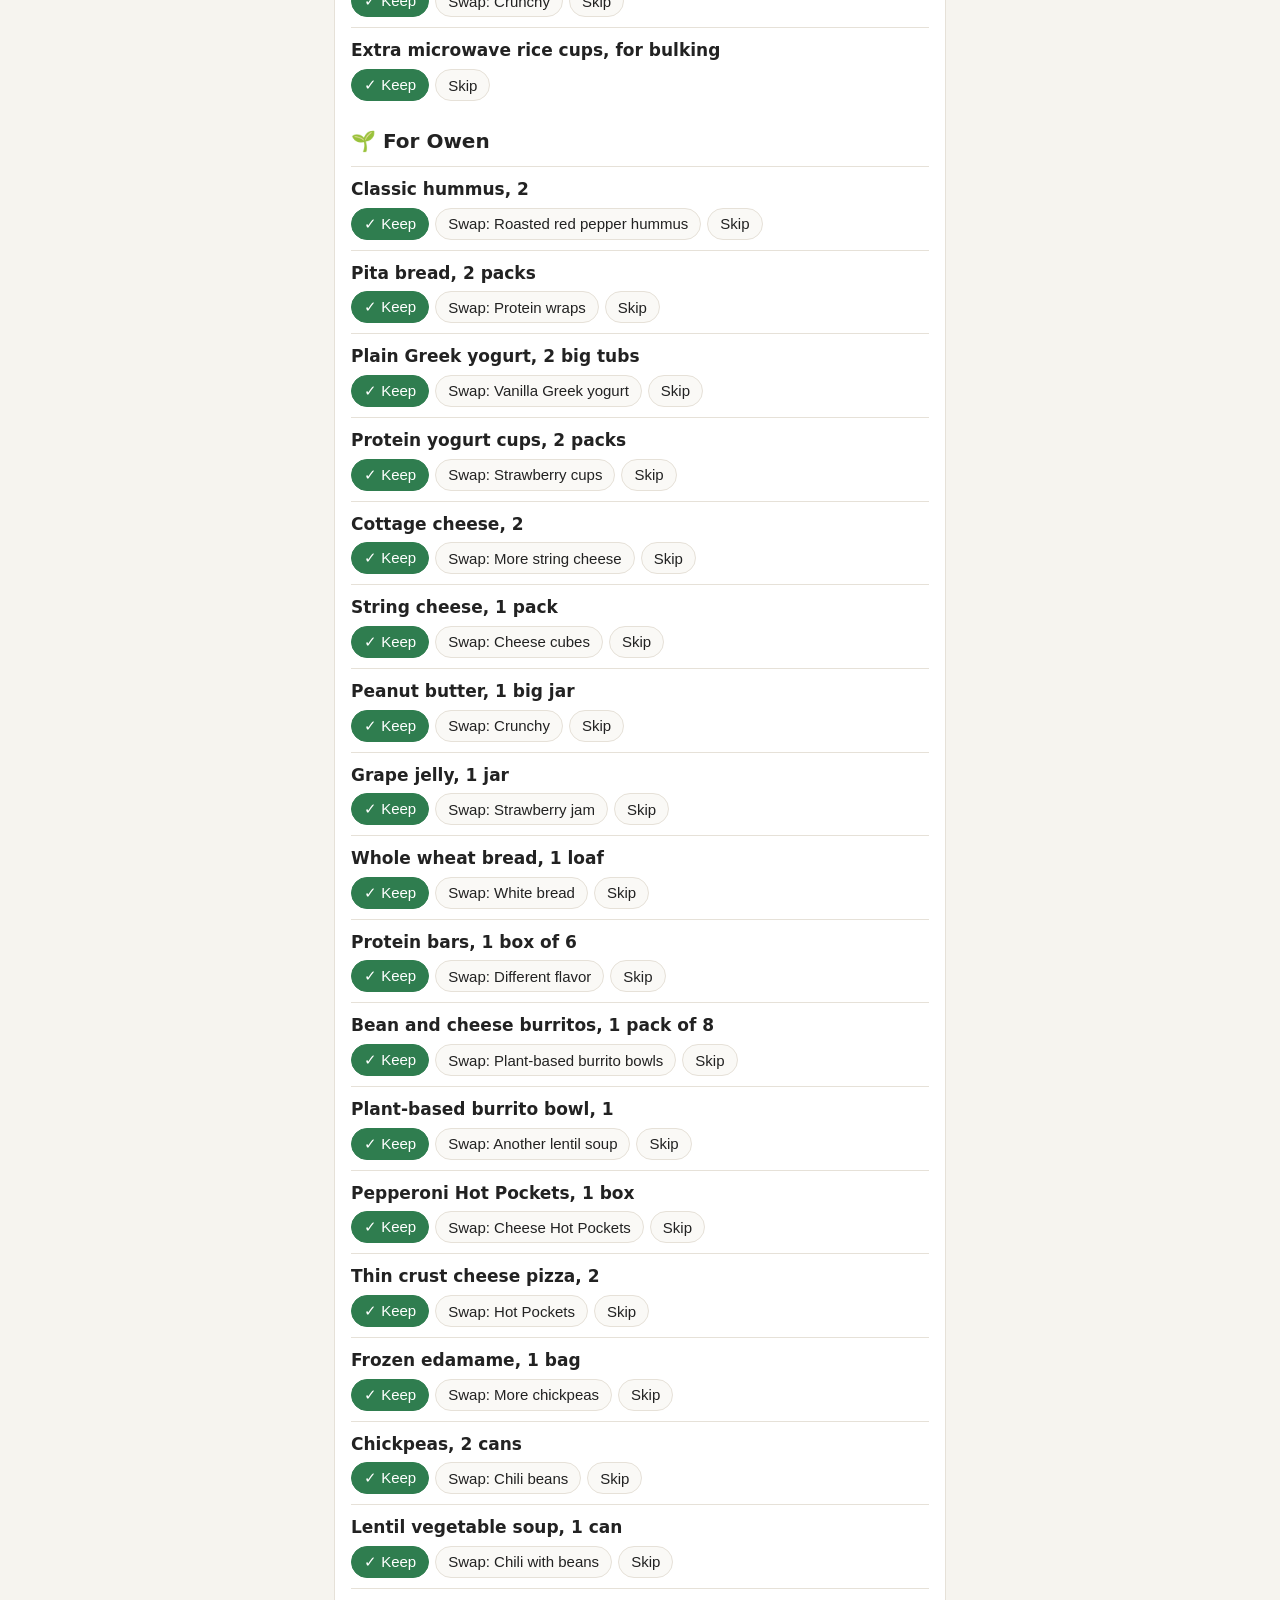
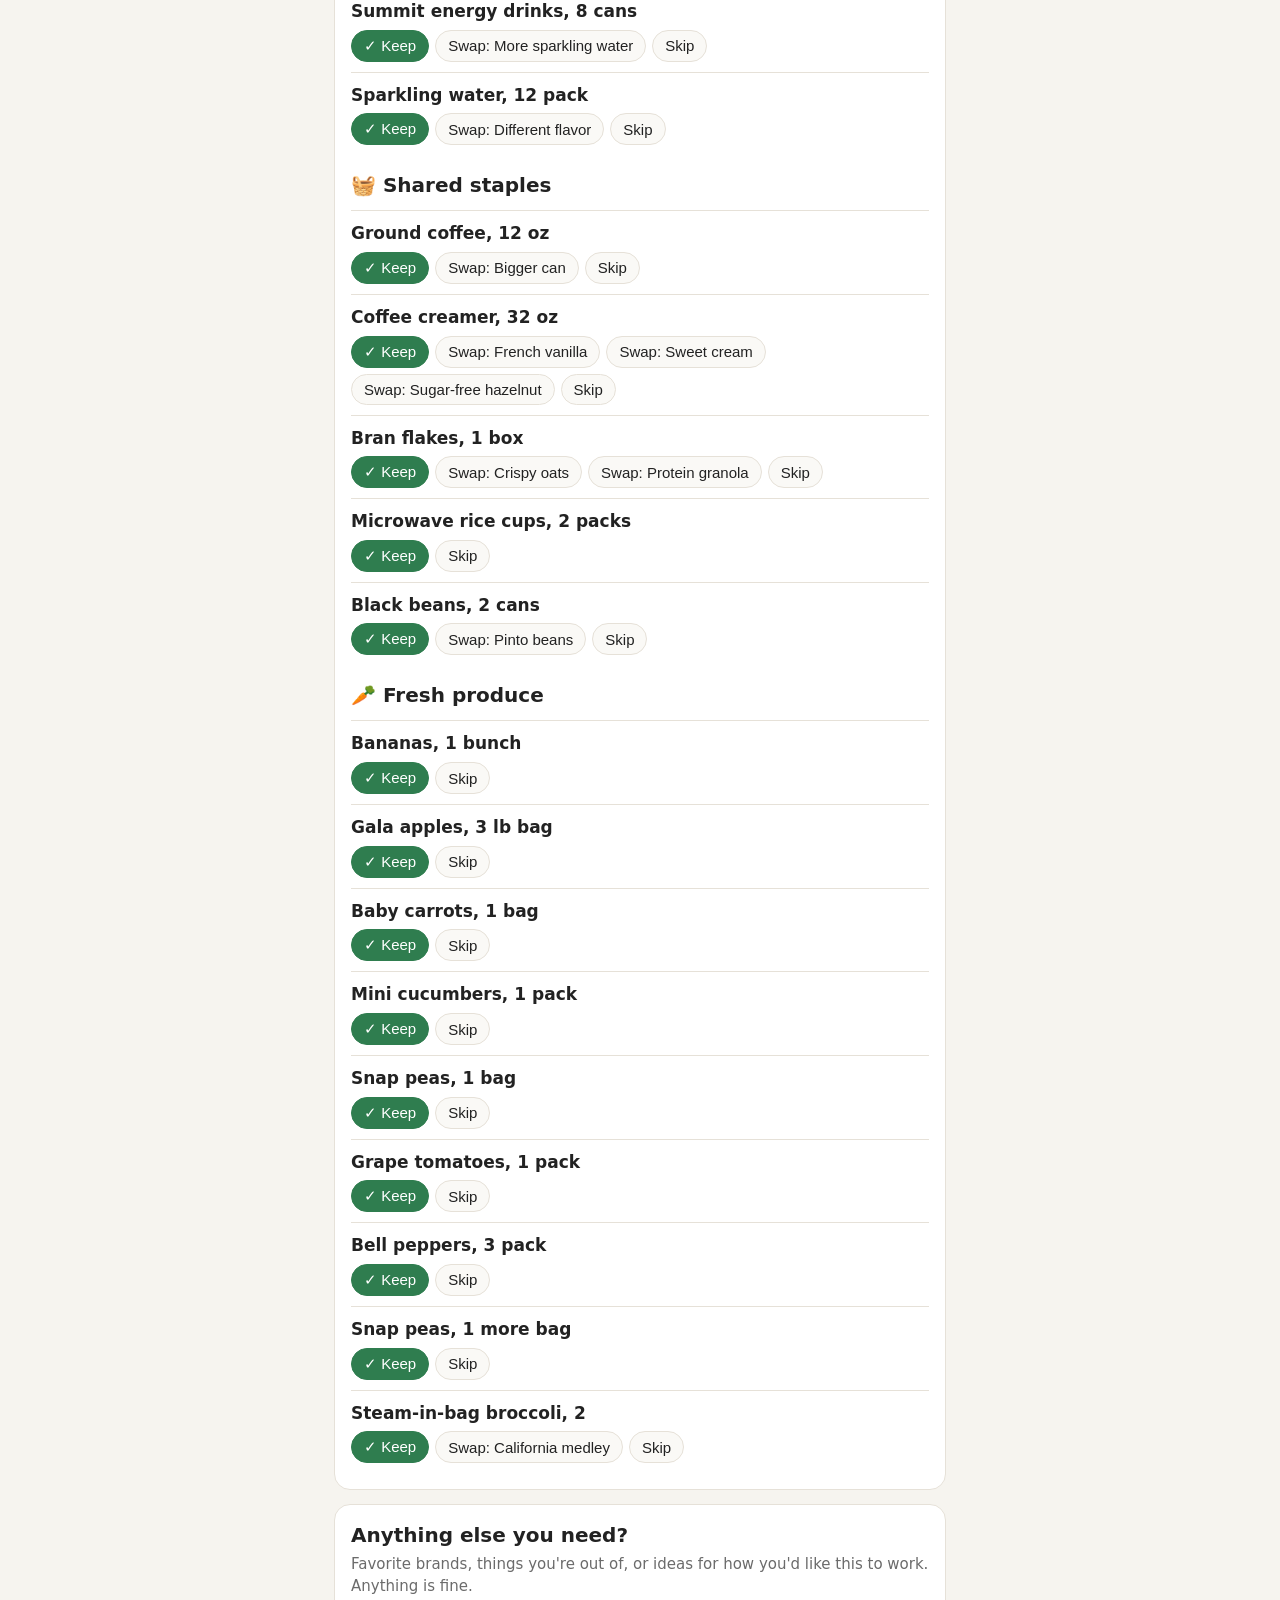
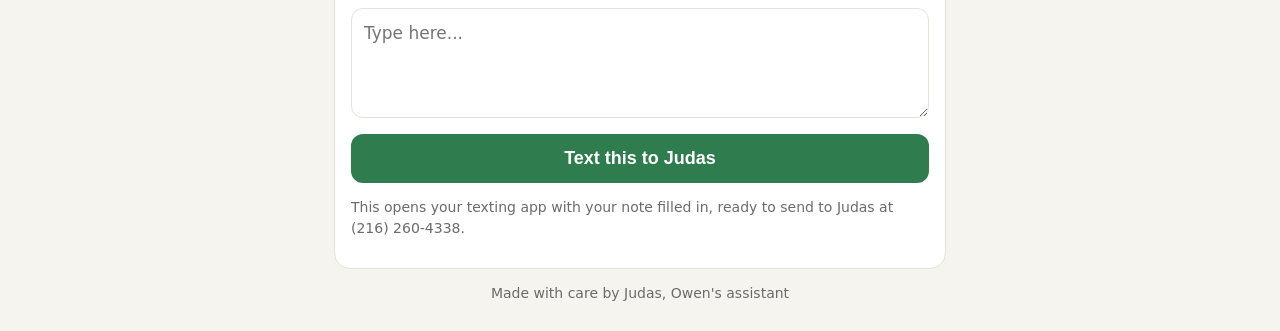
==== commit 6b27ad3d: "Improve shopping quest gameplay, synth audio and initial final artwork" ====
--- a/index.html
+++ b/index.html
@@ -3,6 +3,7 @@
 <meta charset="utf-8"><meta name="viewport" content="width=device-width,initial-scale=1">
 <meta name="robots" content="noindex,nofollow">
 <title>Our food plan</title>
+<link rel="icon" href="data:,">
 <style>
 :root{--g:#2f7d4f;--bg:#f6f4ef;--card:#fff;--ink:#222;--soft:#6b6b6b;--line:#e6e1d8}
 *{box-sizing:border-box}body{margin:0;font-family:system-ui,-apple-system,"Segoe UI",Roboto,sans-serif;background:var(--bg);color:var(--ink);font-size:17px;line-height:1.45}
@@ -29,6 +30,7 @@
 <div class="hero"><h1>Our food plan 🛒</h1></div>
 <div class="wrap">
  <div class="card note"><div id="week" class="small"></div><p id="note" style="margin:6px 0 0"></p></div>
+ <div class="card"><h2>Make it a shopping quest</h2><p>Shop together, collect your groceries, and level up with your party.</p><a class="btn" href="quest/" style="text-decoration:none;text-align:center;box-sizing:border-box">Start Heroic Shopping Quest</a></div>
  <div class="card"><h2>The menu, day by day</h2><div id="meals"></div></div>
  <div class="card"><h2>Two ways to shop</h2><div id="trips"></div></div>
  <div class="card"><h2>Everything we are buying</h2><p class="sub">This is the full list. Want something different? Tap a swap. Totally optional.</p>
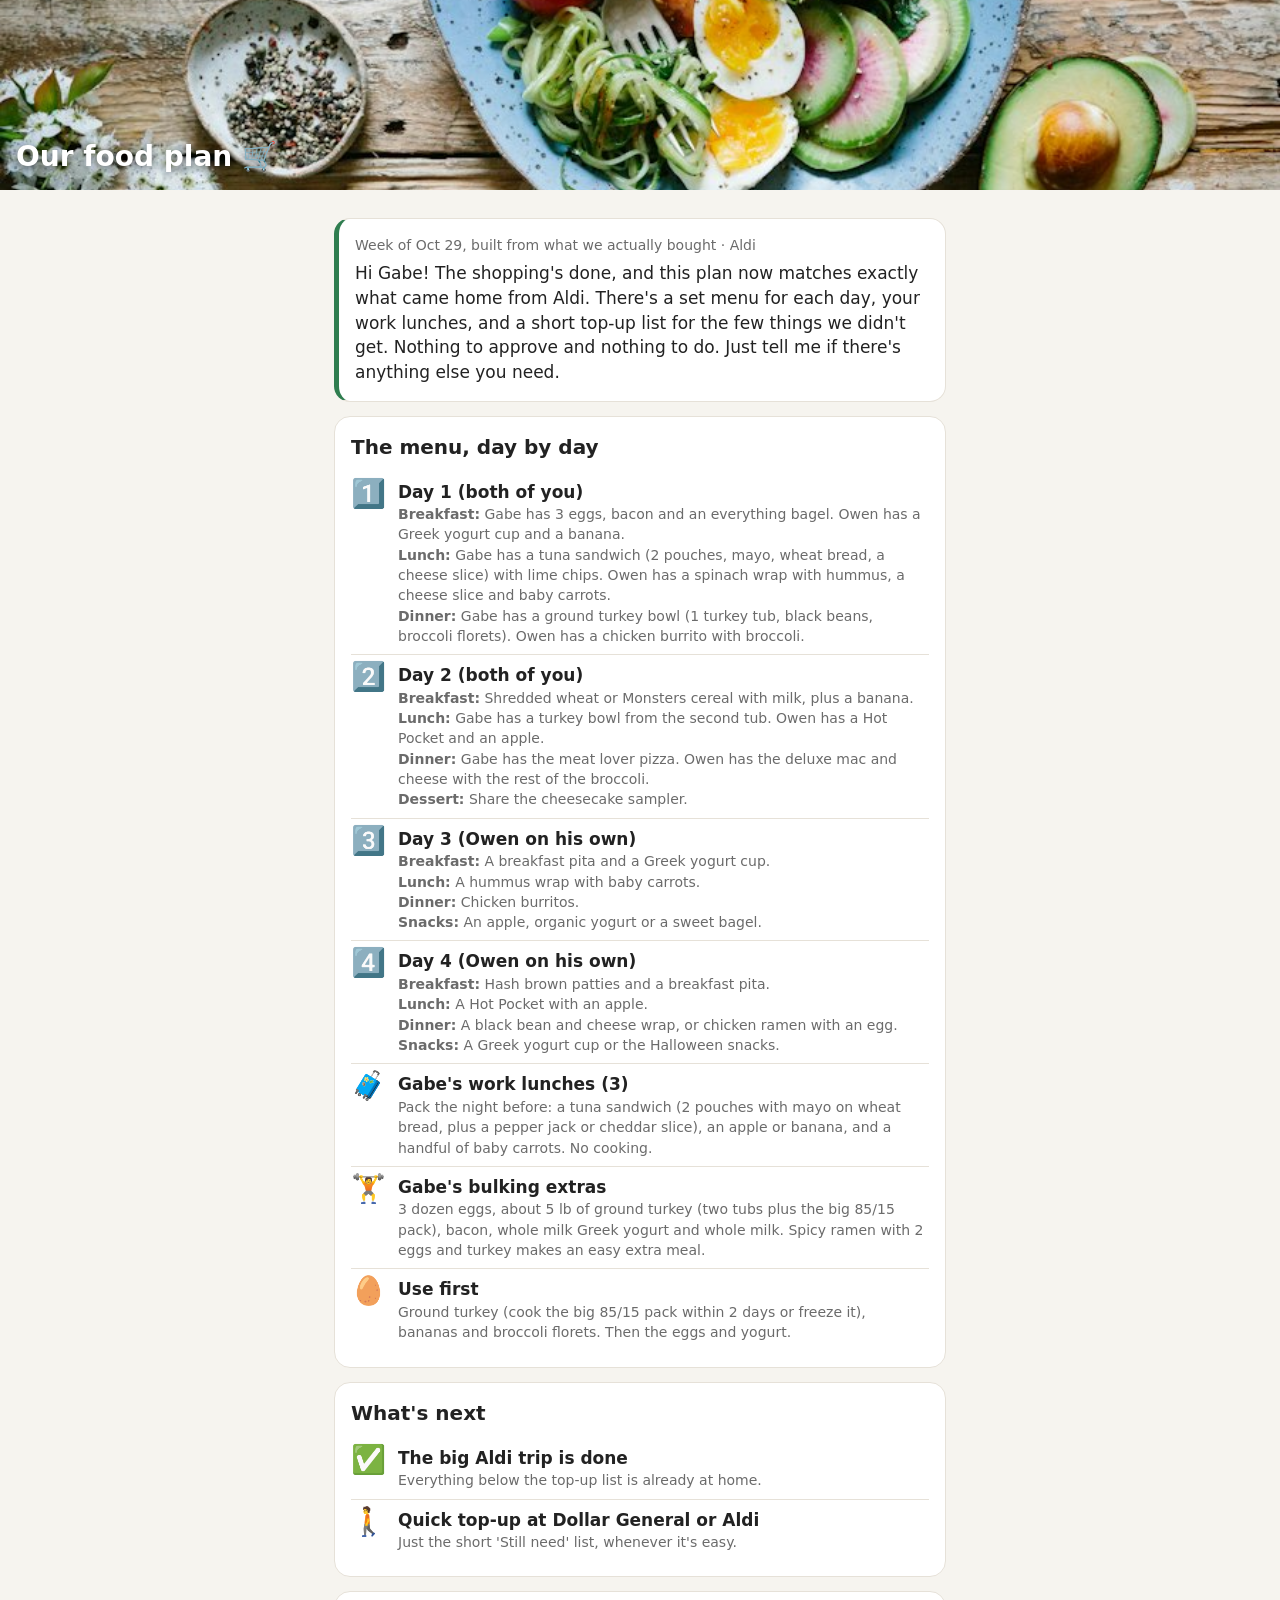
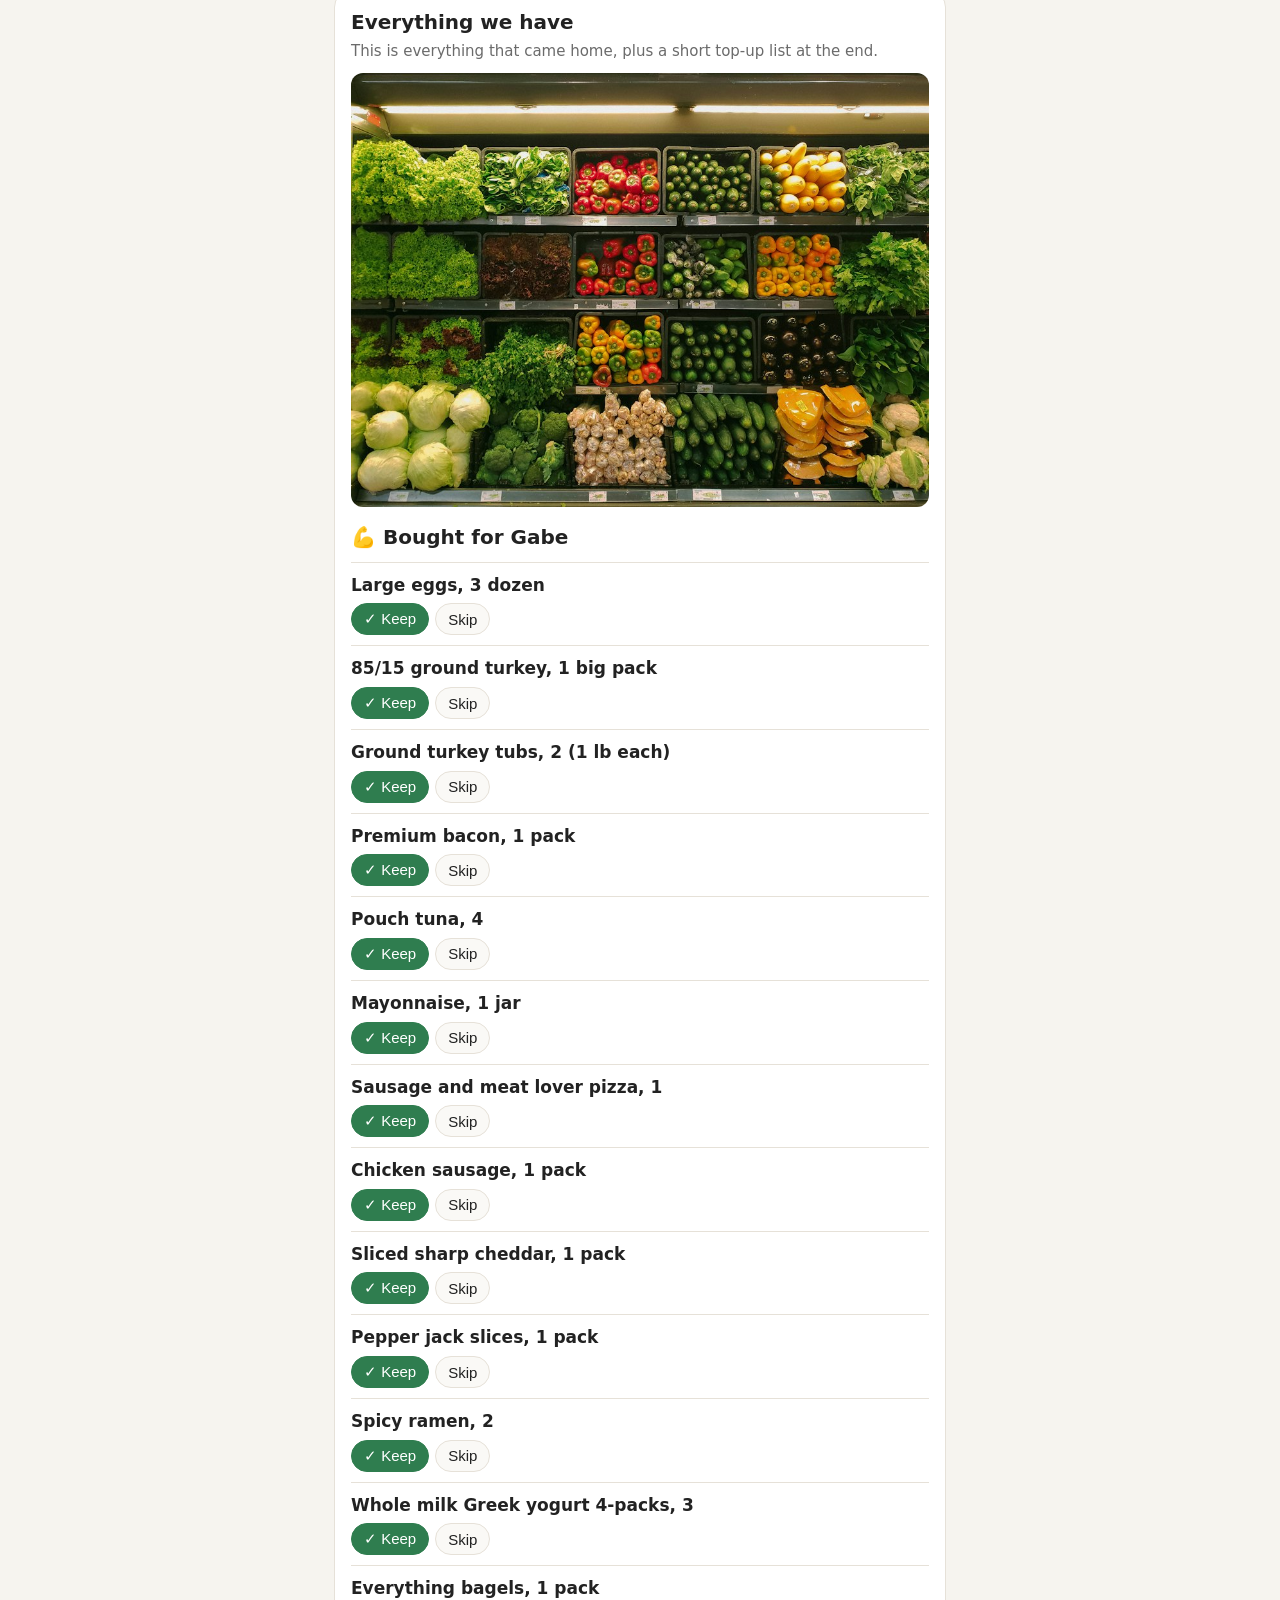
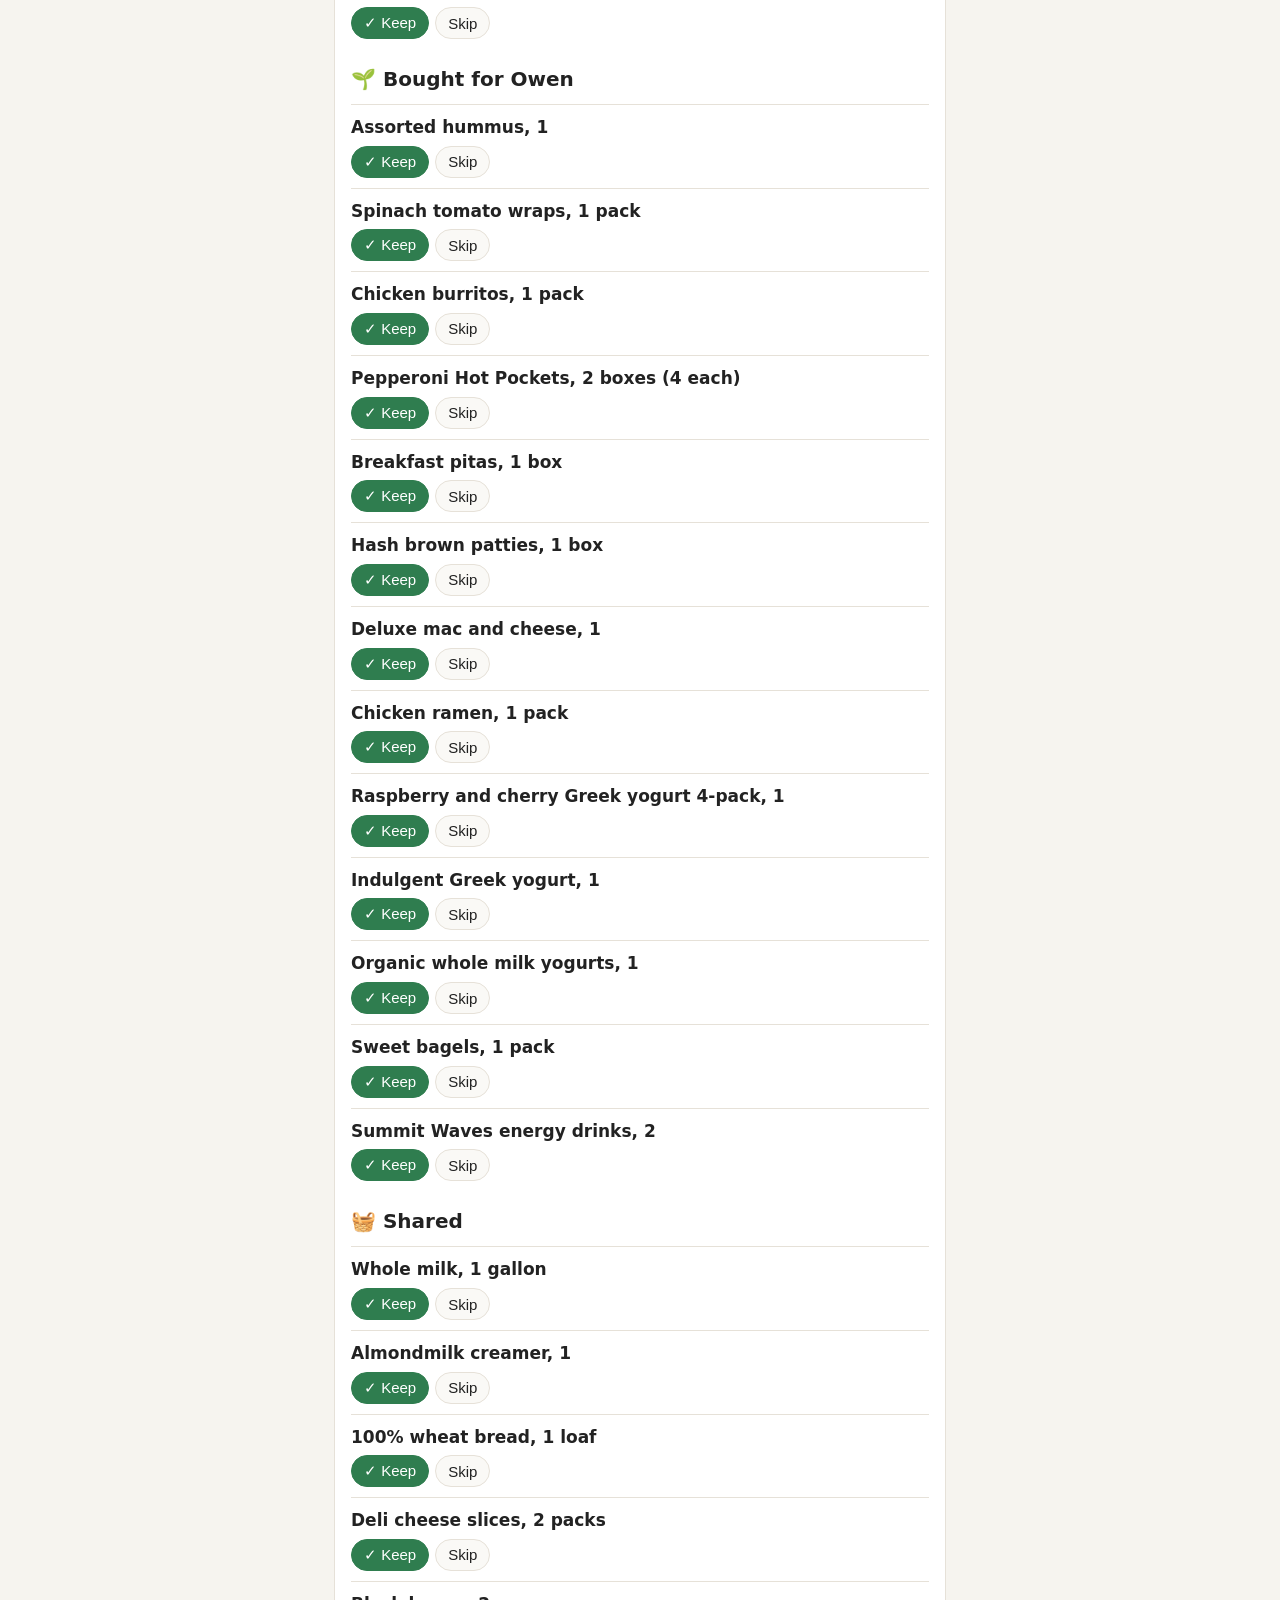
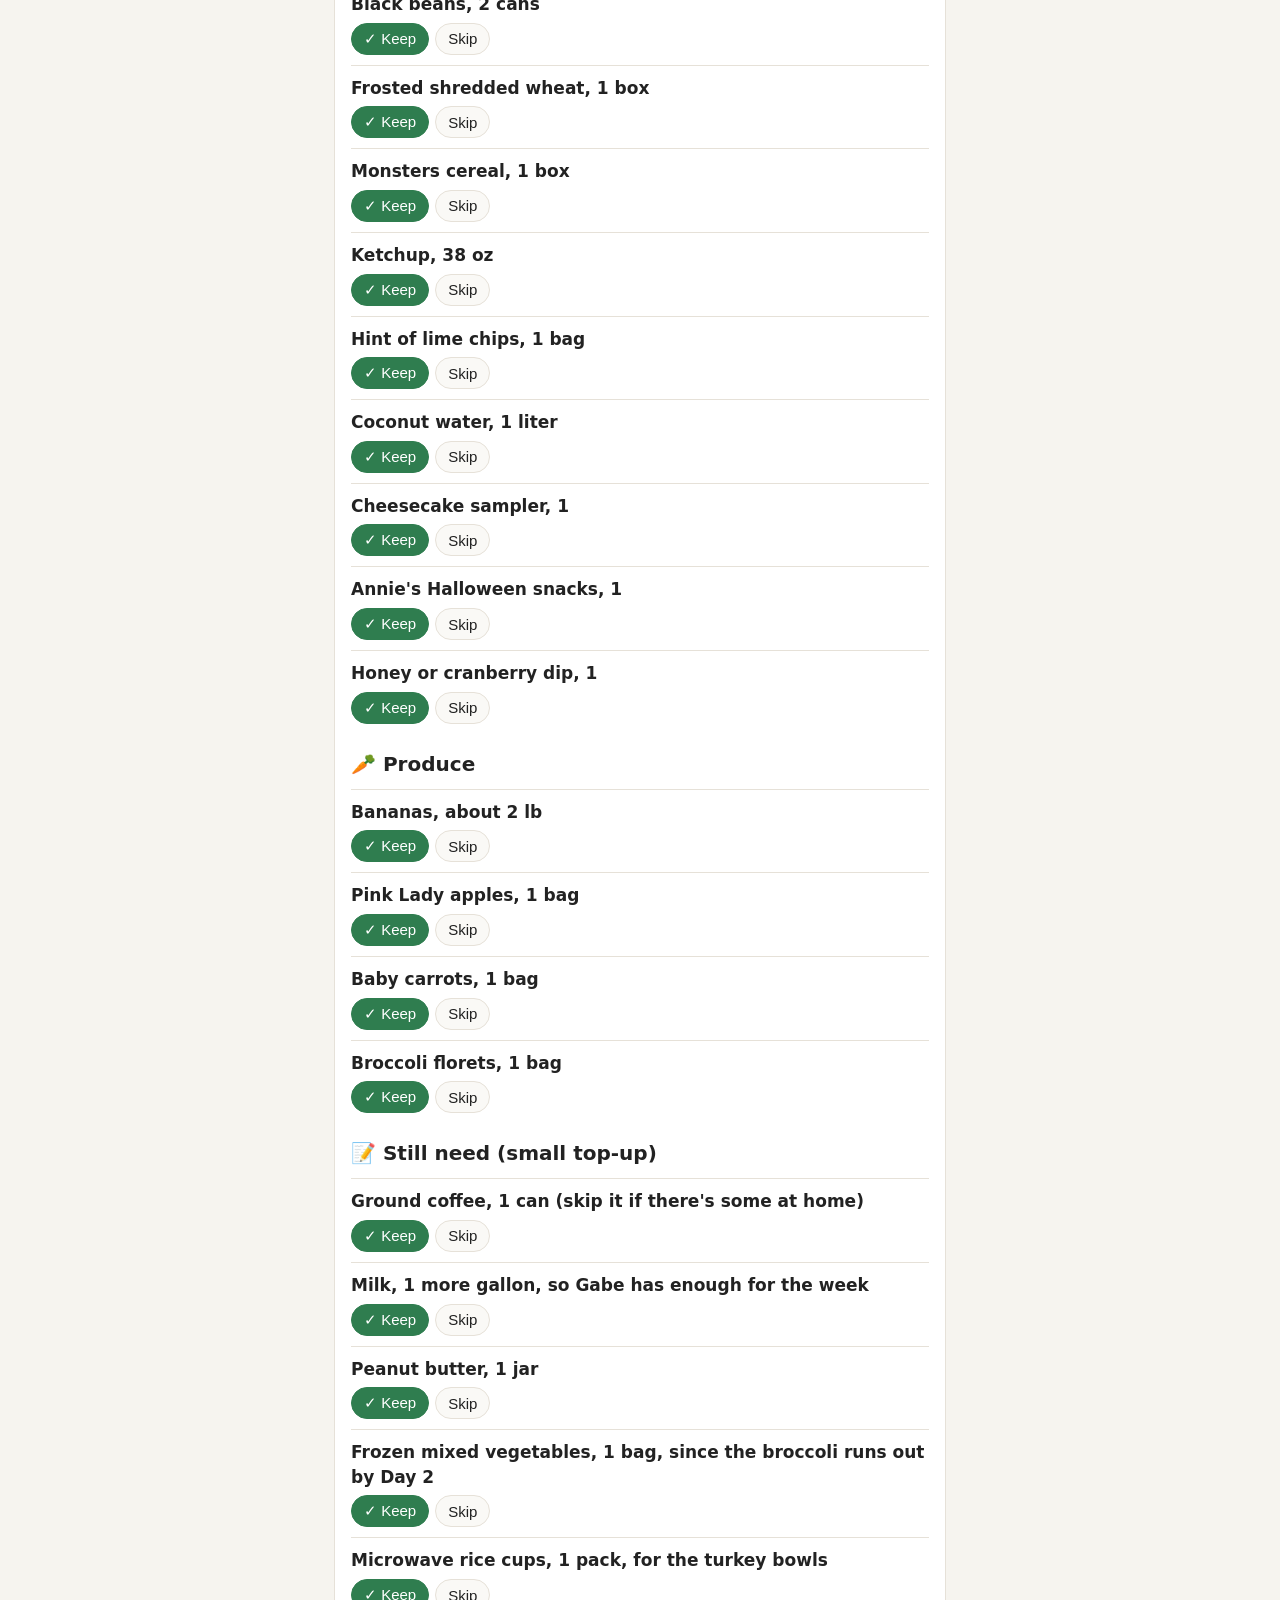
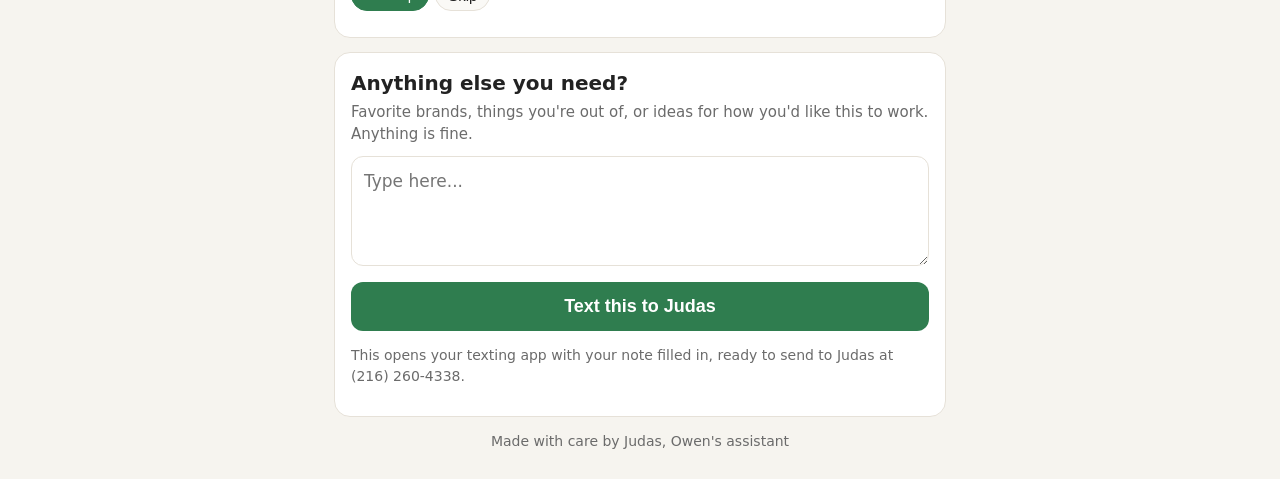
==== commit 31c5988a: "Rebuild plan from the Oct 29 Aldi receipt" ====
--- a/index.html
+++ b/index.html
@@ -3,7 +3,6 @@
 <meta charset="utf-8"><meta name="viewport" content="width=device-width,initial-scale=1">
 <meta name="robots" content="noindex,nofollow">
 <title>Our food plan</title>
-<link rel="icon" href="data:,">
 <style>
 :root{--g:#2f7d4f;--bg:#f6f4ef;--card:#fff;--ink:#222;--soft:#6b6b6b;--line:#e6e1d8}
 *{box-sizing:border-box}body{margin:0;font-family:system-ui,-apple-system,"Segoe UI",Roboto,sans-serif;background:var(--bg);color:var(--ink);font-size:17px;line-height:1.45}
@@ -30,10 +29,9 @@
 <div class="hero"><h1>Our food plan 🛒</h1></div>
 <div class="wrap">
  <div class="card note"><div id="week" class="small"></div><p id="note" style="margin:6px 0 0"></p></div>
- <div class="card"><h2>Make it a shopping quest</h2><p>Shop together, collect your groceries, and level up with your party.</p><a class="btn" href="quest/" style="text-decoration:none;text-align:center;box-sizing:border-box">Start Heroic Shopping Quest</a></div>
  <div class="card"><h2>The menu, day by day</h2><div id="meals"></div></div>
- <div class="card"><h2>Two ways to shop</h2><div id="trips"></div></div>
- <div class="card"><h2>Everything we are buying</h2><p class="sub">This is the full list. Want something different? Tap a swap. Totally optional.</p>
+ <div class="card"><h2>What's next</h2><div id="trips"></div></div>
+ <div class="card"><h2>Everything we have</h2><p class="sub">This is everything that came home, plus a short top-up list at the end.</p>
   <img class="photo" src="img/groceries.jpg" alt="Fresh produce shelves"><div id="list"></div></div>
  <div class="card"><h2>Anything else you need?</h2>
   <p class="sub">Favorite brands, things you're out of, or ideas for how you'd like this to work. Anything is fine.</p>
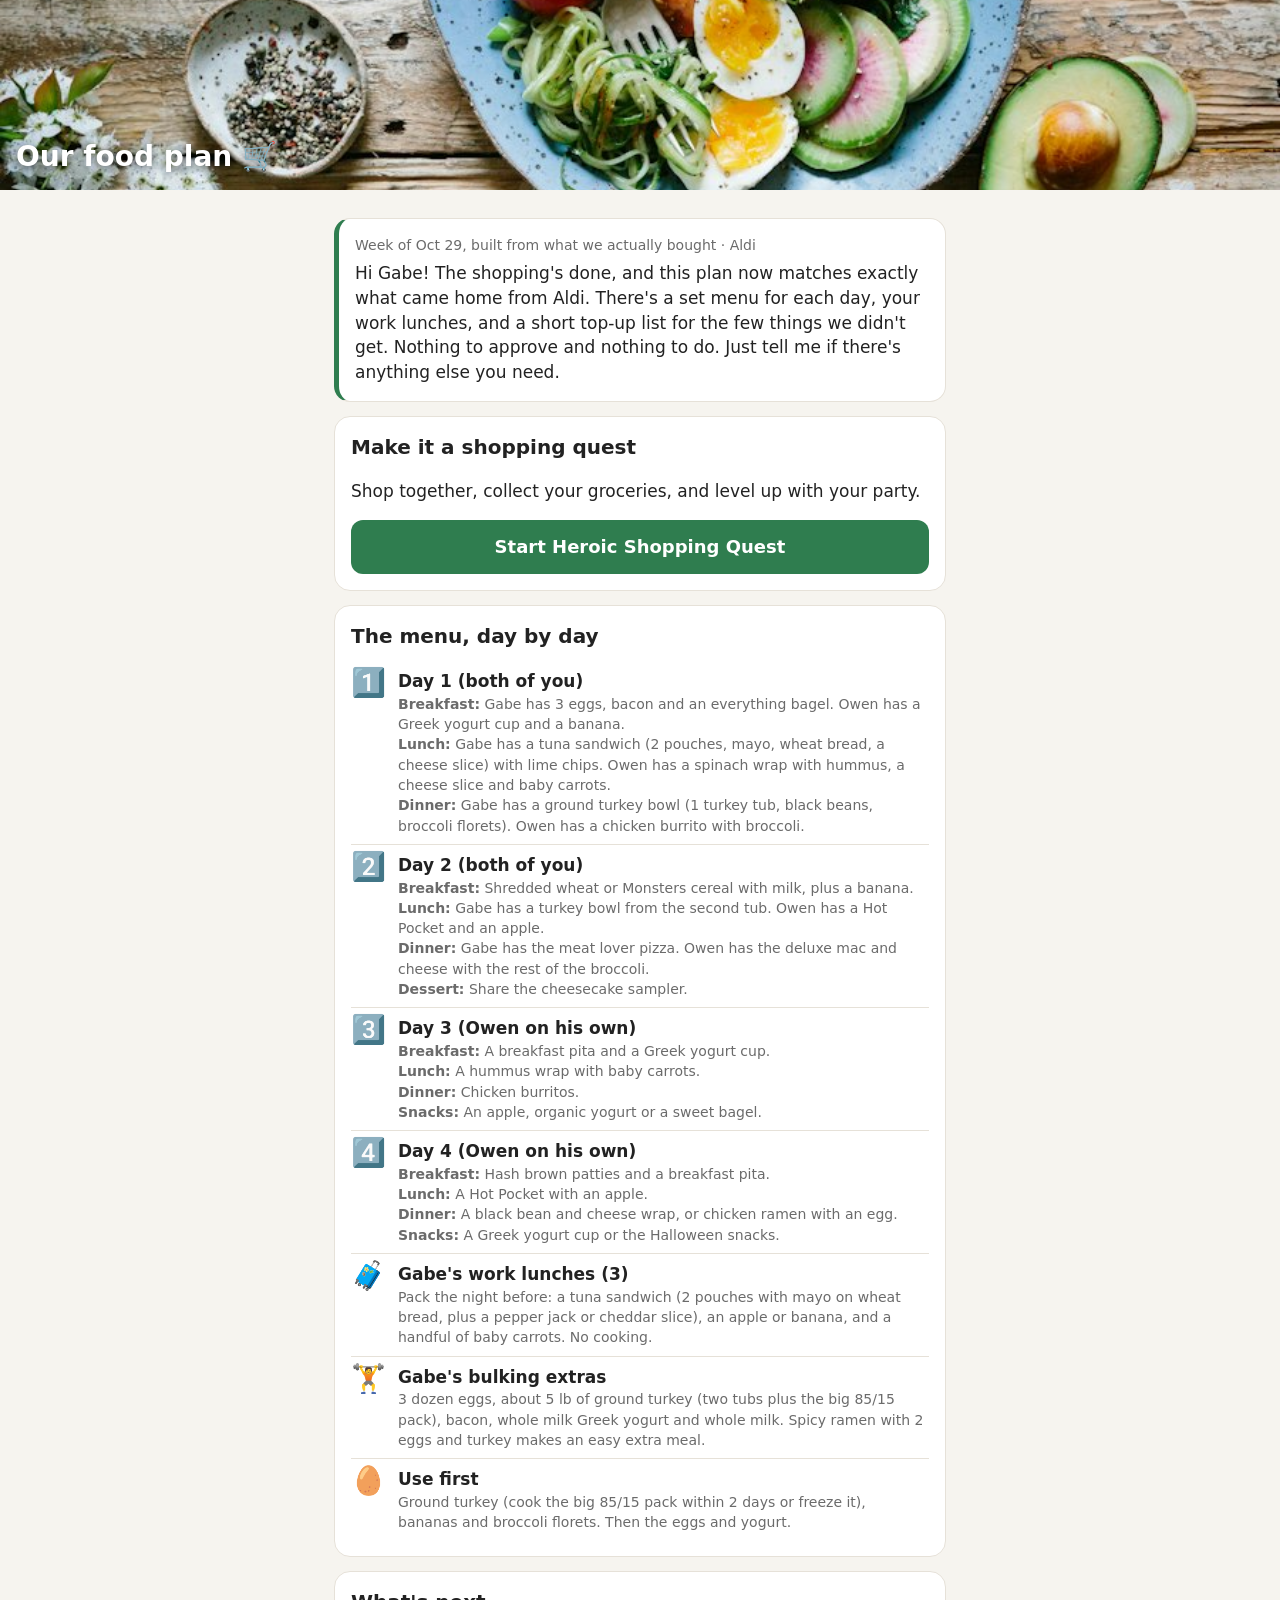
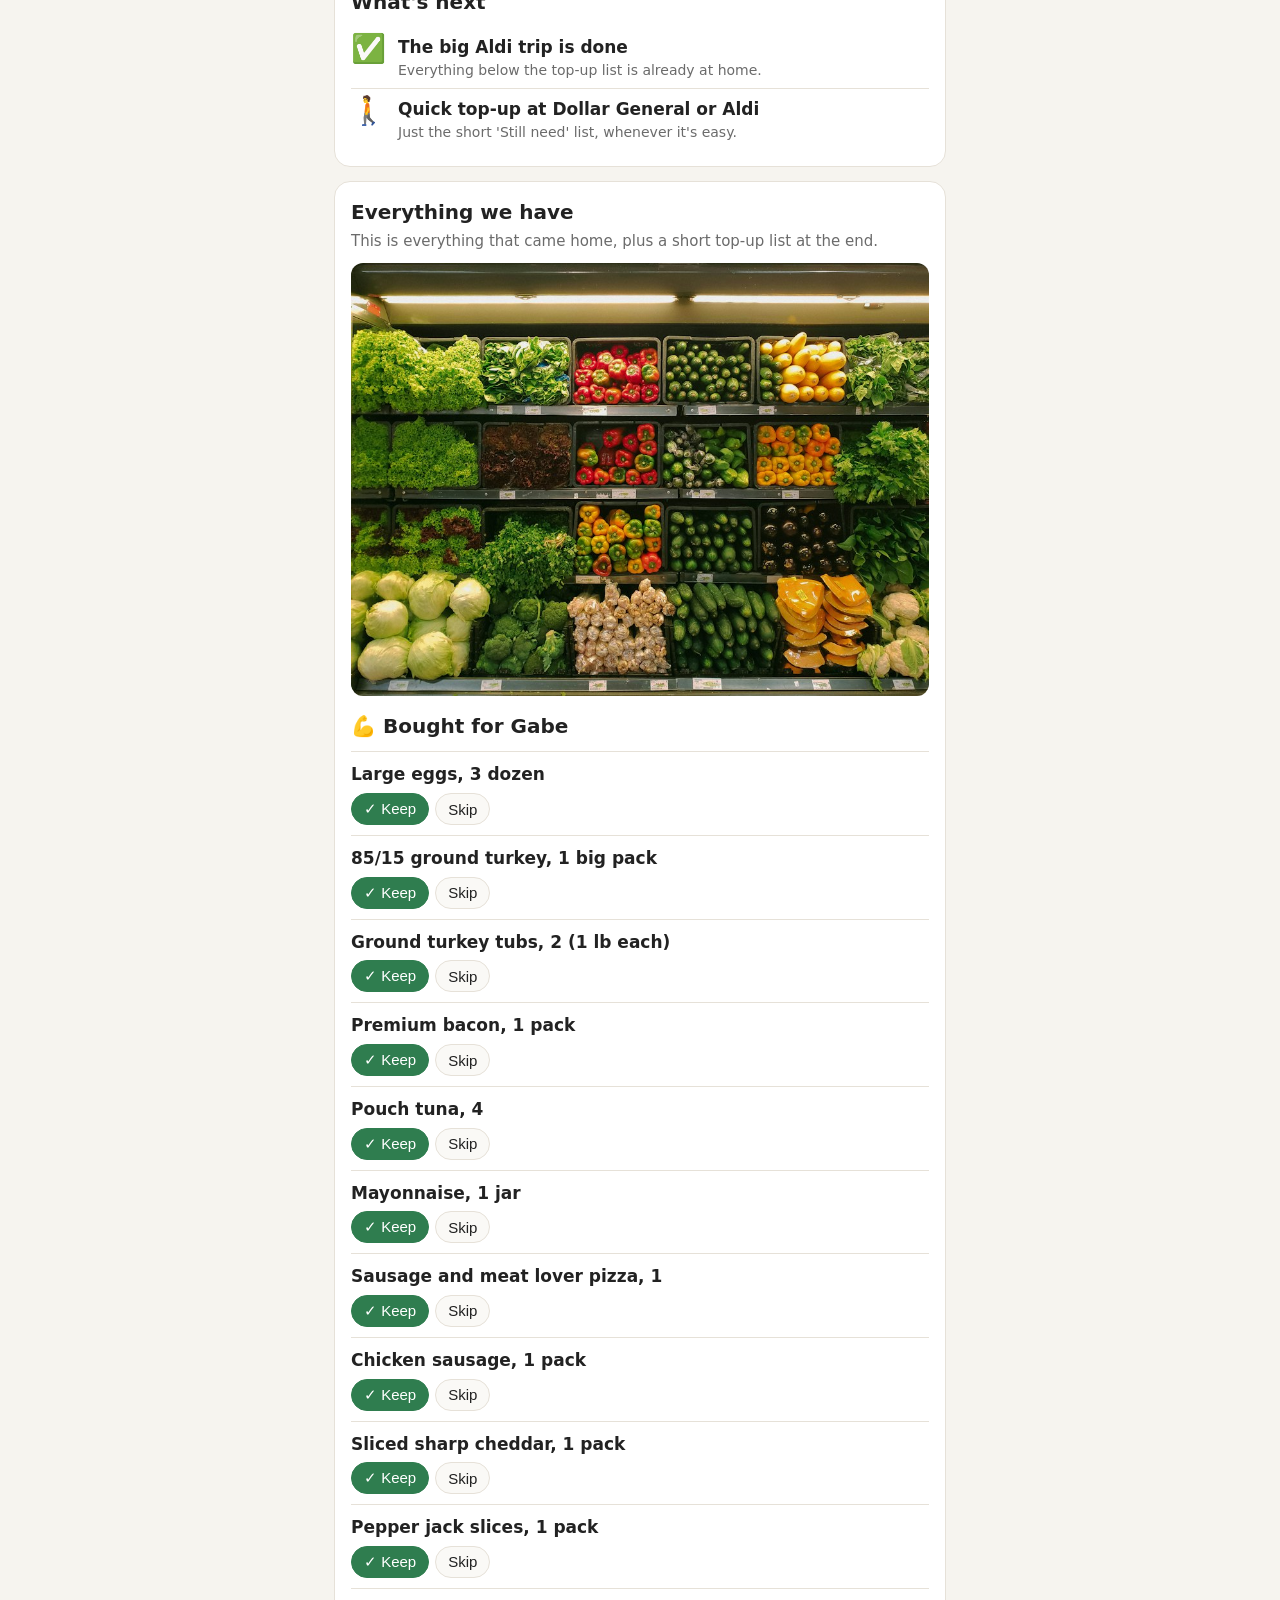
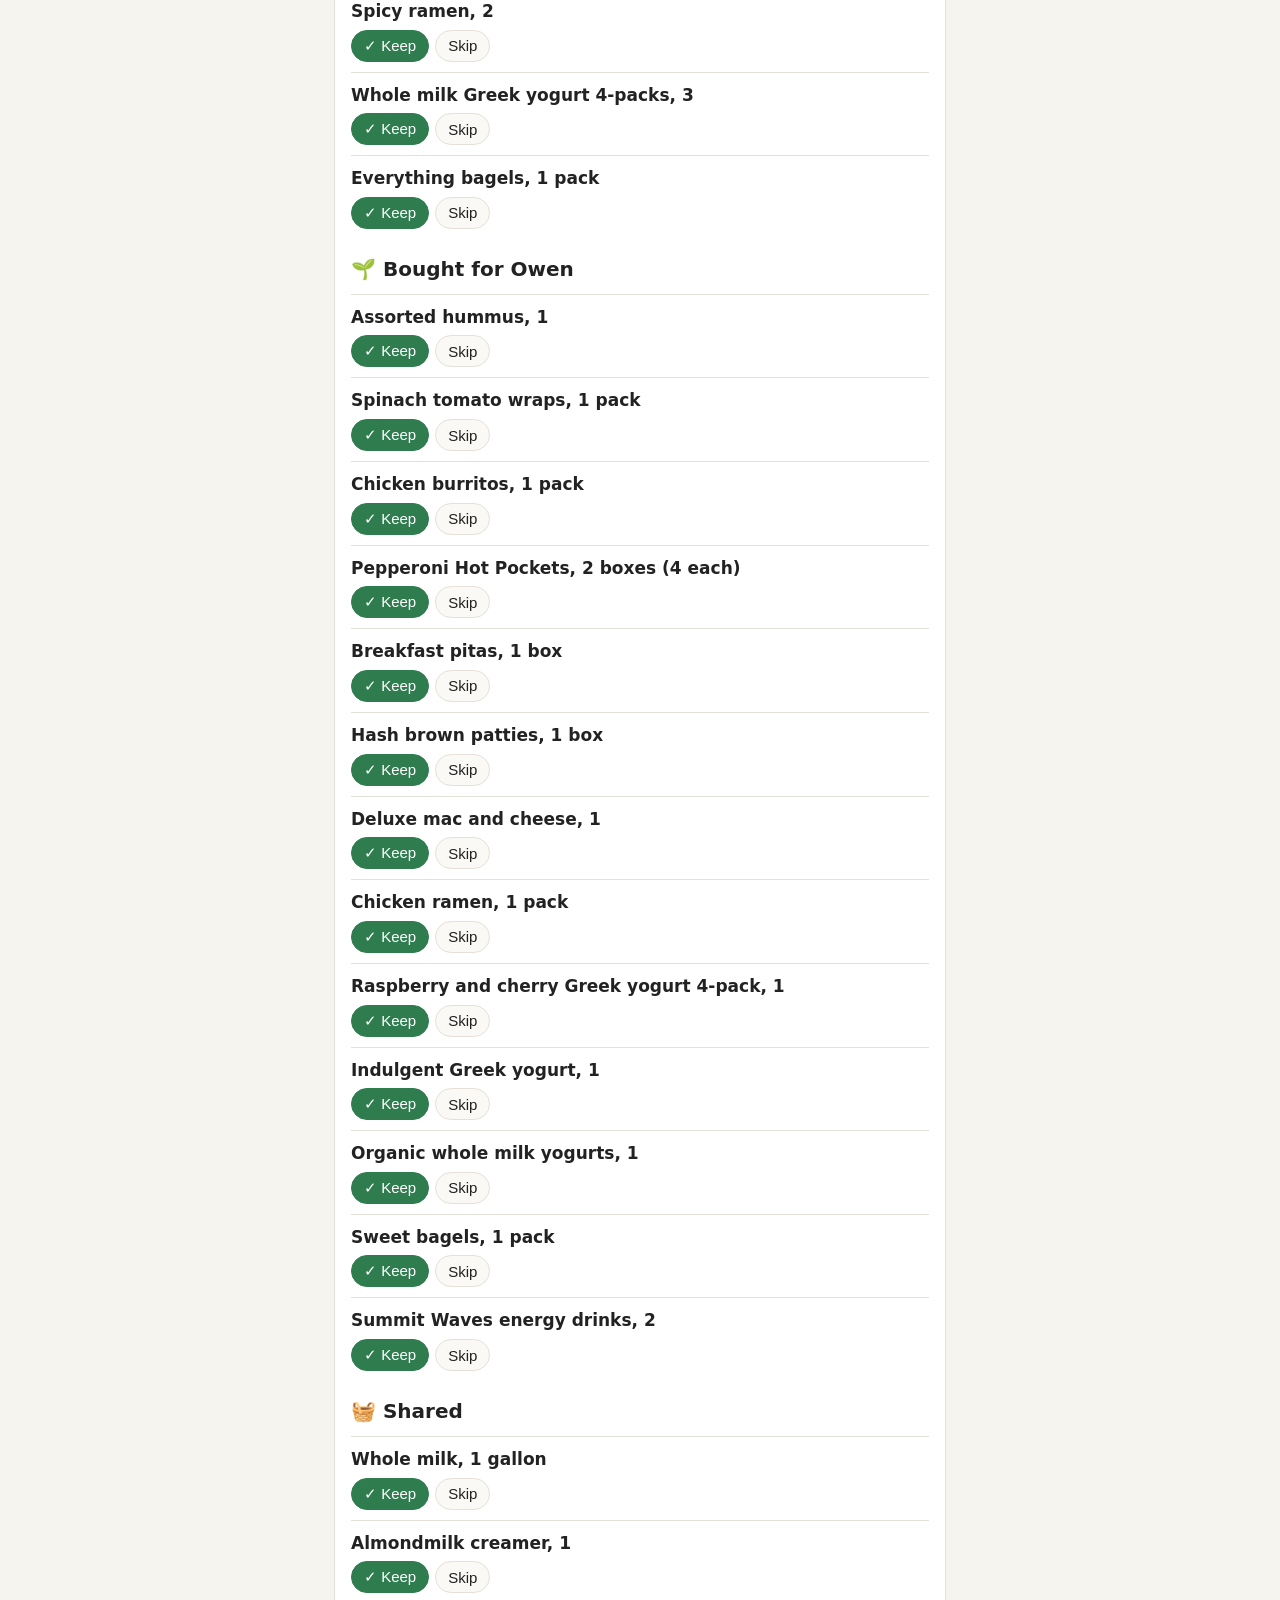
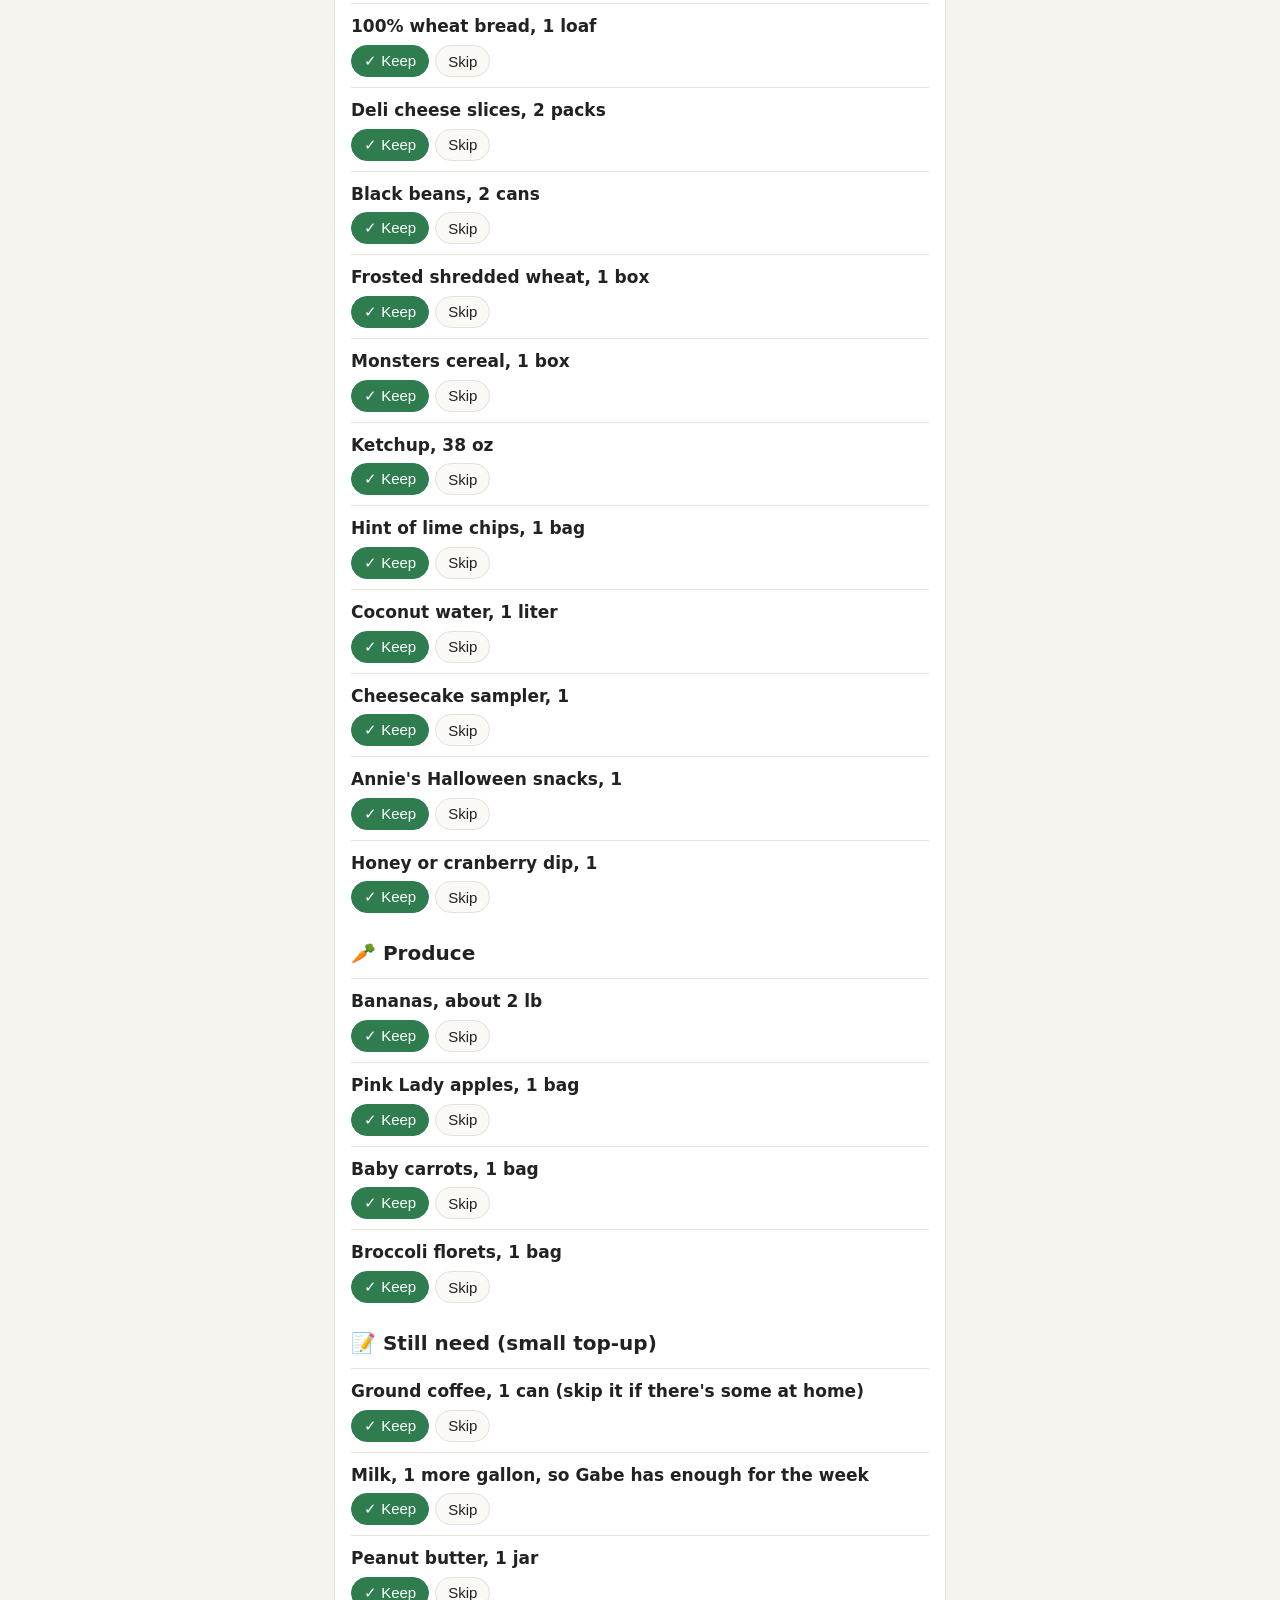
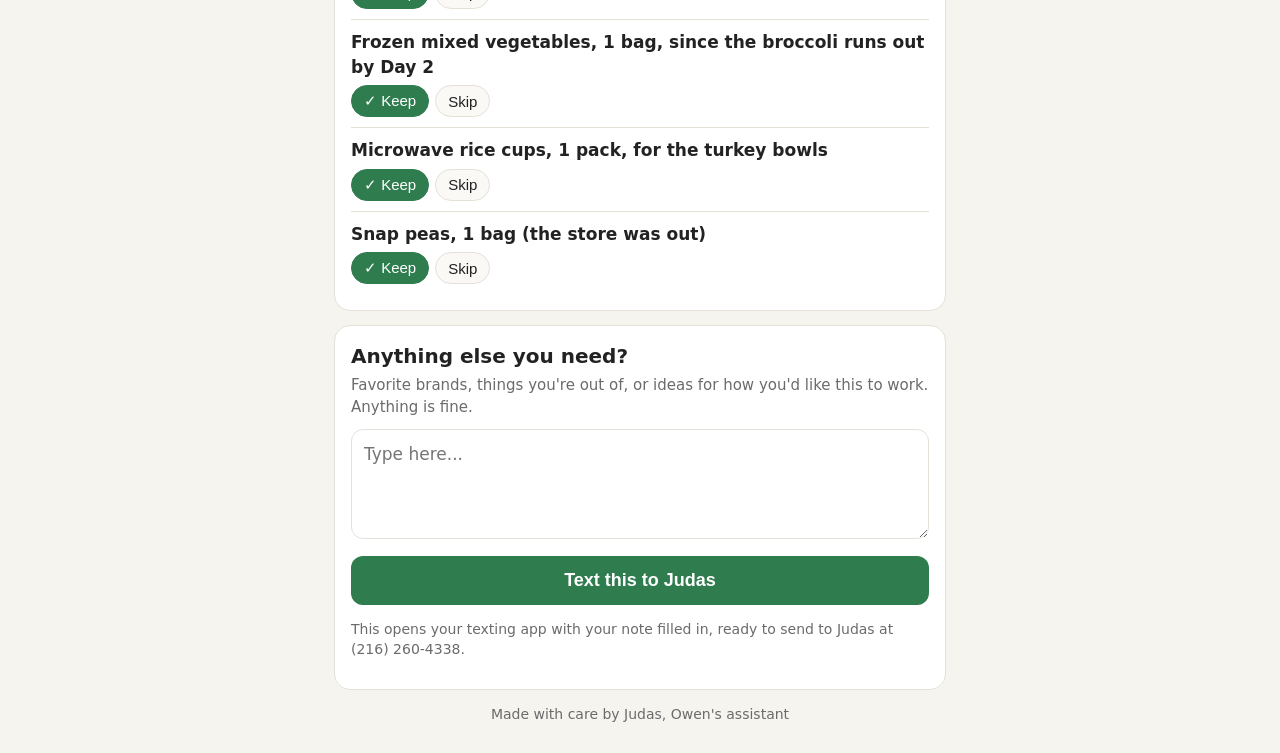
==== commit 68b3de6e: "Merge remote-tracking branch 'origin/main'" ====
--- a/index.html
+++ b/index.html
@@ -3,6 +3,7 @@
 <meta charset="utf-8"><meta name="viewport" content="width=device-width,initial-scale=1">
 <meta name="robots" content="noindex,nofollow">
 <title>Our food plan</title>
+<link rel="icon" href="data:,">
 <style>
 :root{--g:#2f7d4f;--bg:#f6f4ef;--card:#fff;--ink:#222;--soft:#6b6b6b;--line:#e6e1d8}
 *{box-sizing:border-box}body{margin:0;font-family:system-ui,-apple-system,"Segoe UI",Roboto,sans-serif;background:var(--bg);color:var(--ink);font-size:17px;line-height:1.45}
@@ -29,6 +30,7 @@
 <div class="hero"><h1>Our food plan 🛒</h1></div>
 <div class="wrap">
  <div class="card note"><div id="week" class="small"></div><p id="note" style="margin:6px 0 0"></p></div>
+ <div class="card"><h2>Make it a shopping quest</h2><p>Shop together, collect your groceries, and level up with your party.</p><a class="btn" href="quest/" style="text-decoration:none;text-align:center;box-sizing:border-box">Start Heroic Shopping Quest</a></div>
  <div class="card"><h2>The menu, day by day</h2><div id="meals"></div></div>
  <div class="card"><h2>What's next</h2><div id="trips"></div></div>
  <div class="card"><h2>Everything we have</h2><p class="sub">This is everything that came home, plus a short top-up list at the end.</p>
